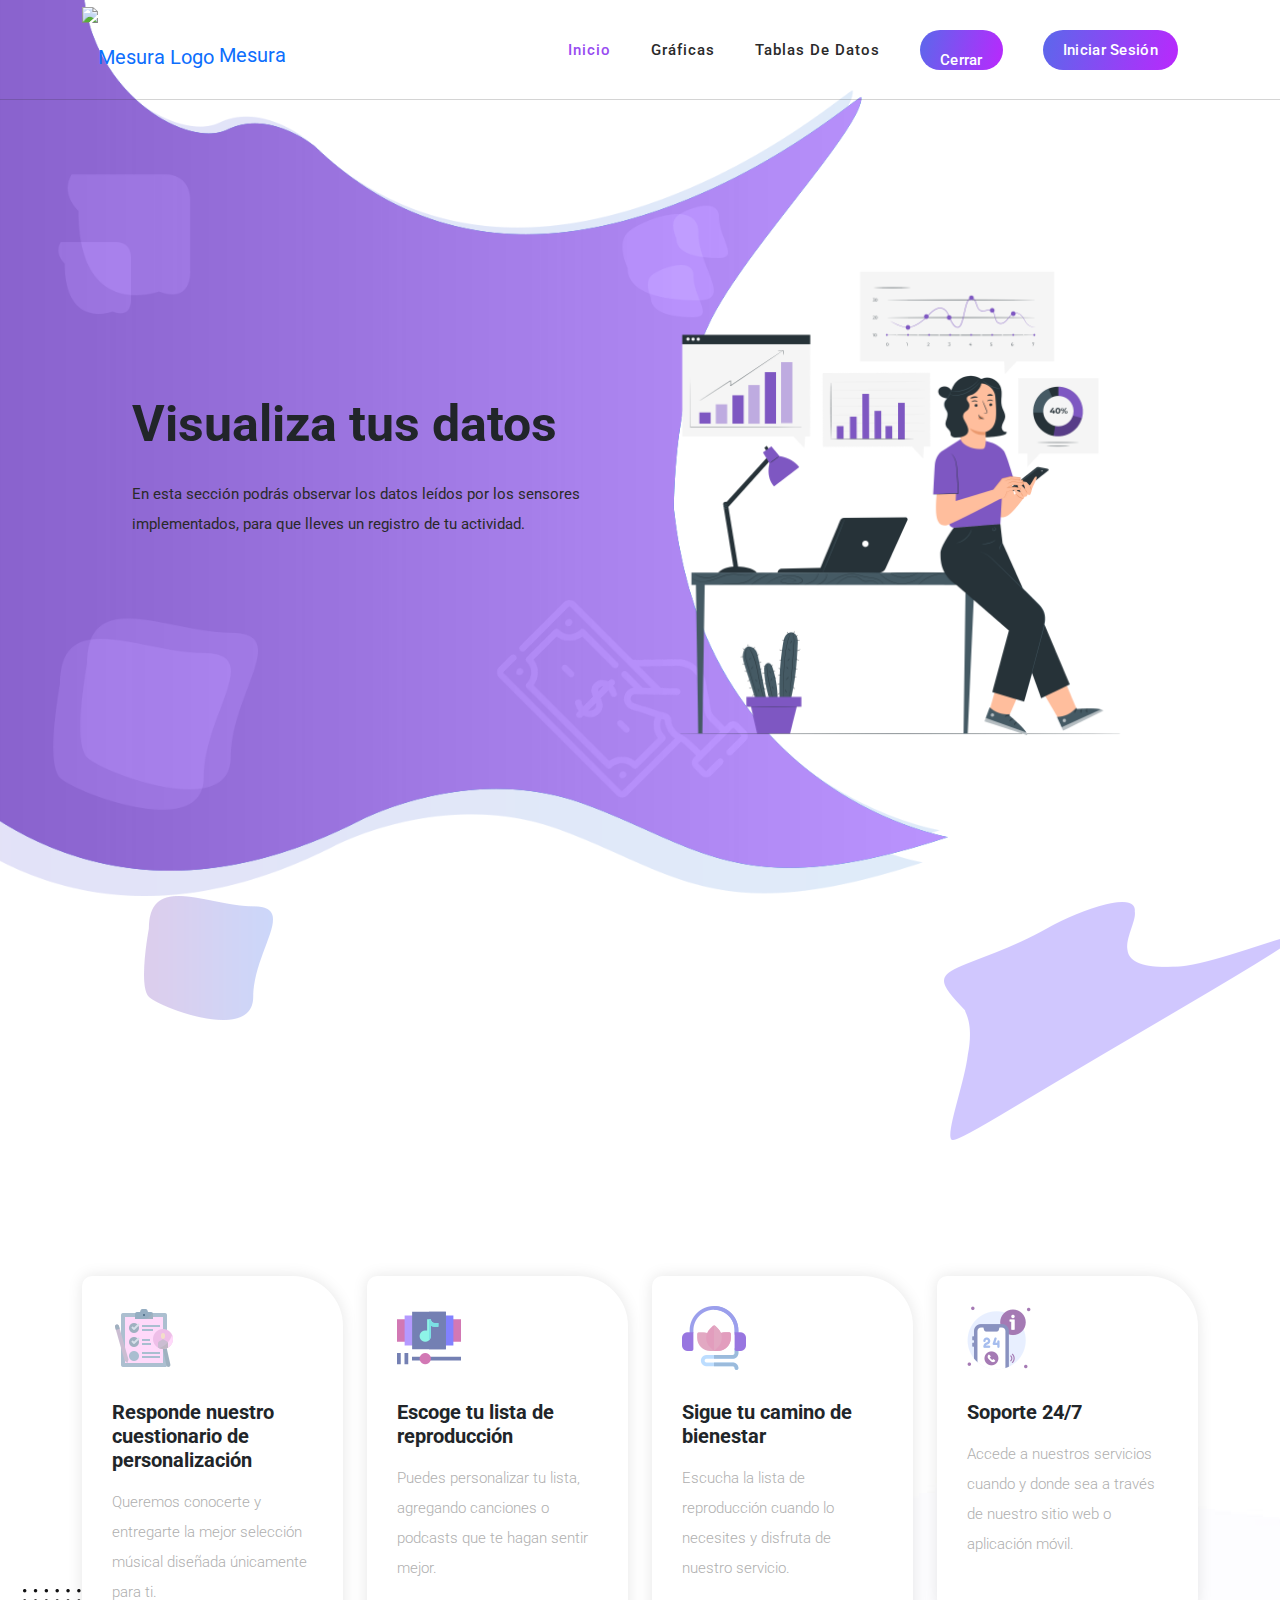
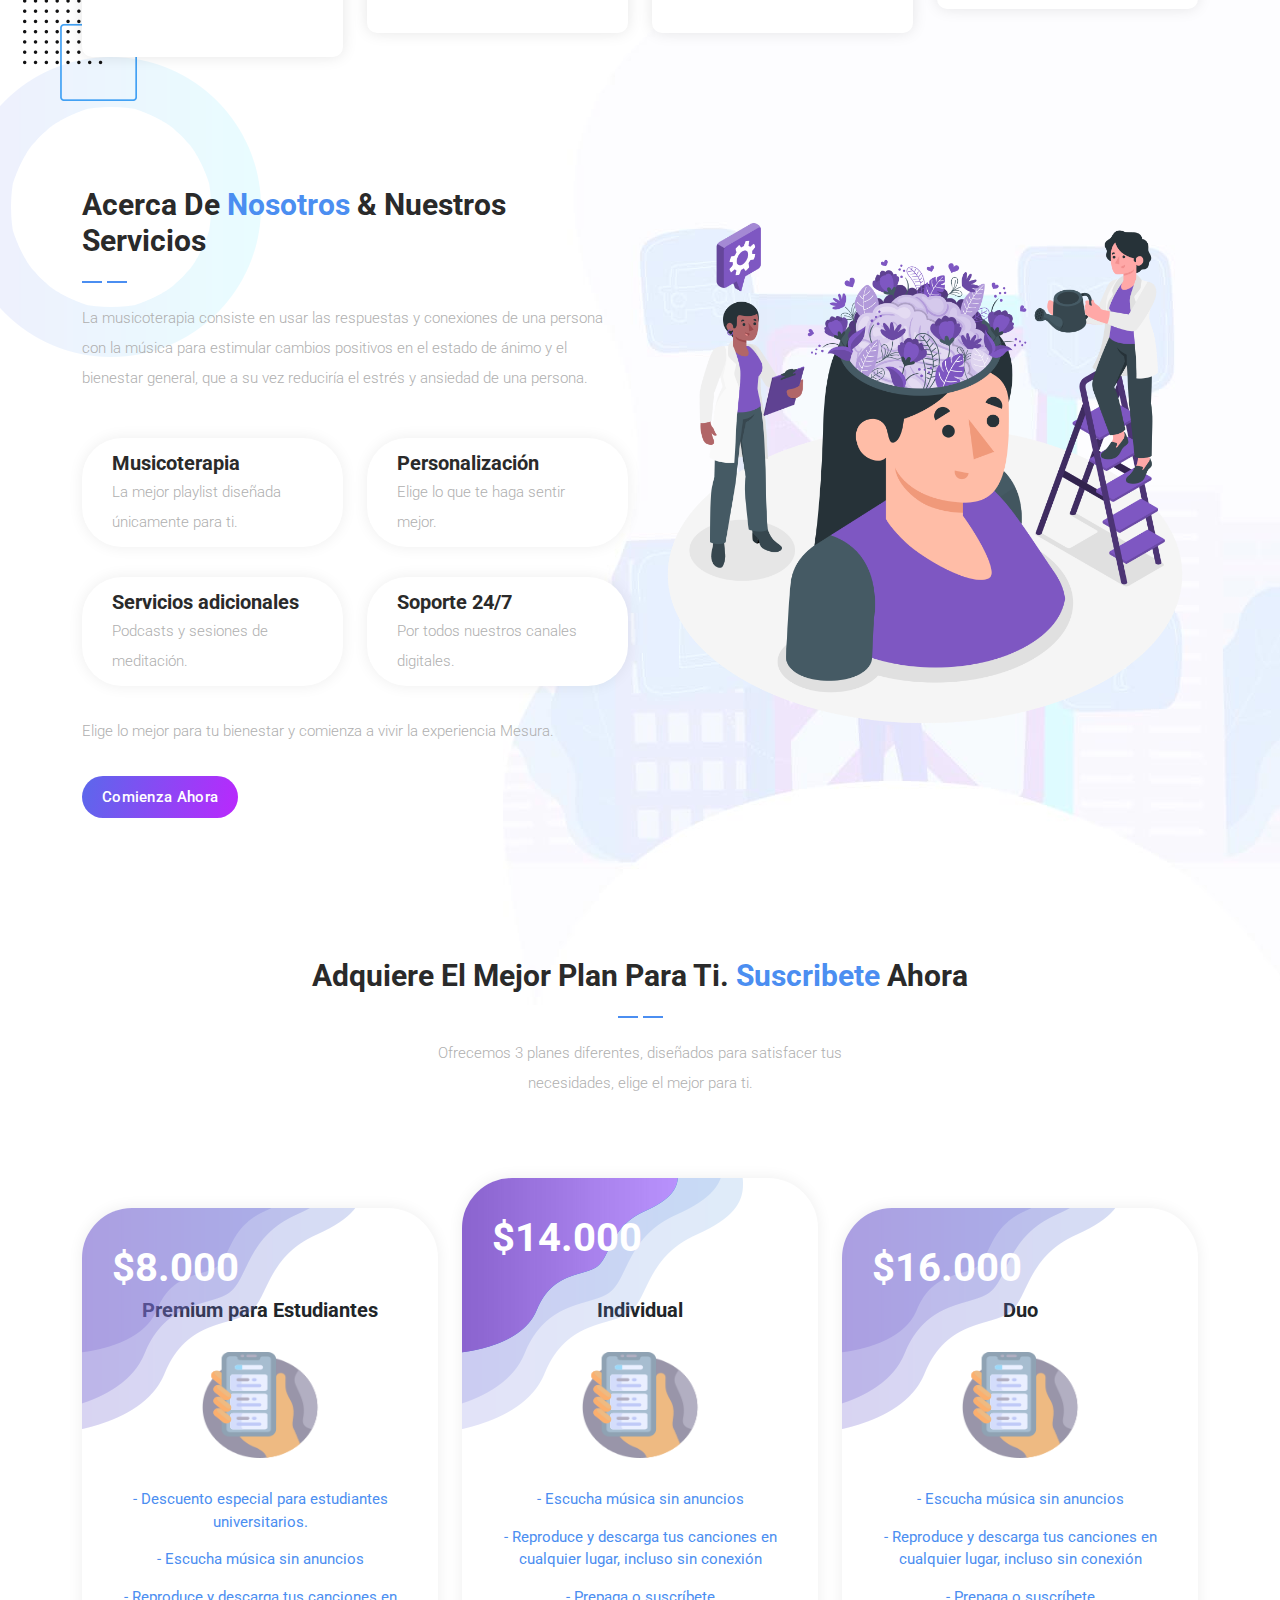
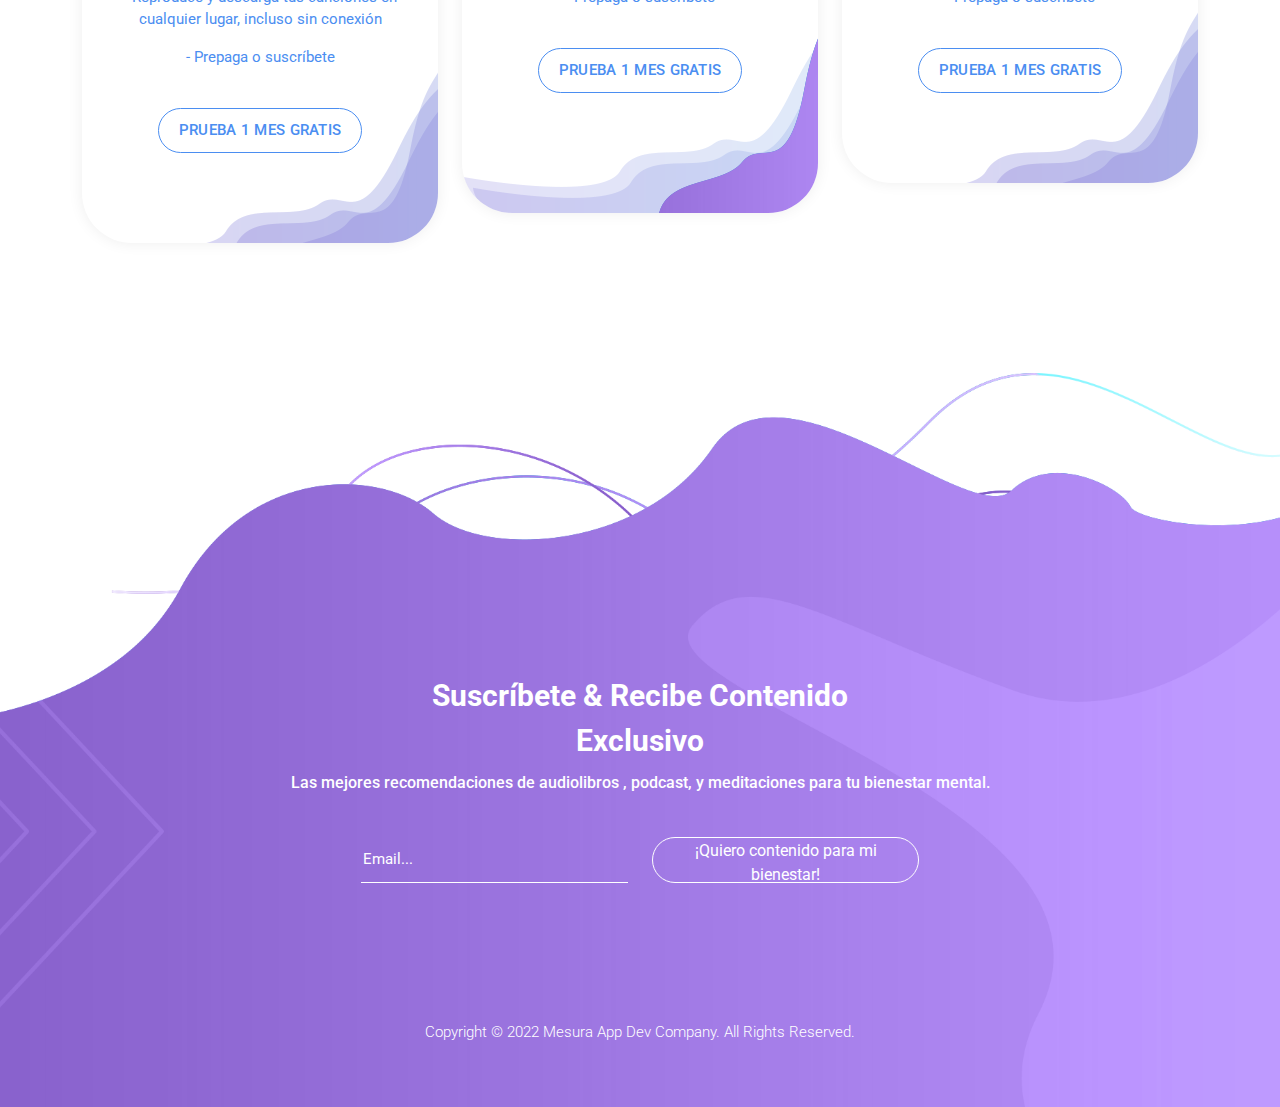
==== templatemo_570_chain_app_dev/templatemo_570_chain_app_dev/dashboard.html @ 917b3312 "img3" ====
<!DOCTYPE html>
<html lang="en">

  <head>

    <meta charset="UTF-8">
    <meta name="viewport" content="width=device-width, initial-scale=1, shrink-to-fit=no">
    <meta name="description" content="">
    <meta name="author" content="">
    <link rel="preconnect" href="https://fonts.googleapis.com">
    <link rel="preconnect" href="https://fonts.gstatic.com" crossorigin>
    <link href="https://fonts.googleapis.com/css2?family=Roboto:wght@100;300;400;500;700;900&display=swap" rel="stylesheet">

    <title> Mesura  </title>

    <!-- Bootstrap core CSS -->
    <link href="vendor/bootstrap/css/bootstrap.min.css" rel="stylesheet">

<!--


-->

    <!-- Additional CSS Files -->
    <link rel="stylesheet" href="https://use.fontawesome.com/releases/v5.8.1/css/all.css" integrity="sha384-50oBUHEmvpQ+1lW4y57PTFmhCaXp0ML5d60M1M7uH2+nqUivzIebhndOJK28anvf" crossorigin="anonymous">
    <link rel="stylesheet" type="text/css" href="https://cdn.jsdelivr.net/npm/toastify-js/src/toastify.min.css">
    <link rel="stylesheet" href="assets/css/templatemo-chain-app-dev.css">
    <link rel="stylesheet" href="assets/css/animated.css">
    <link rel="stylesheet" href="assets/css/owl.css">

    <script src="./assets/js/src/main.js" type="module"></script>

  </head>

<body>

  <!-- ***** Preloader Start ***** -->
  <div id="js-preloader" class="js-preloader">
    <div class="preloader-inner">
      <span class="dot"></span>
      <div class="dots">
        <span></span>
        <span></span>
        <span></span>
      </div>
    </div>
  </div>
  <!-- ***** Preloader End ***** -->

  <!-- ***** Header Area Start ***** -->
  <header class="header-area header-sticky wow slideInDown" data-wow-duration="0.75s" data-wow-delay="0s">
    <div class="container">
      <div class="row">
        <div class="col-12">
          <nav class="main-nav">
            <!-- ***** Logo Start ***** -->
            <a href="index.html" class="logo navbar-brand">
              <img src="assets/images/Logo.png" alt="Mesura Logo"  height="50">
              Mesura
            </a>
            <!-- ***** Logo End ***** -->
            <!-- ***** Menu Start ***** -->
            <ul class="nav">
              <li class="scroll-to-section"><a href="#top" class="active">Inicio</a></li>
              <li class="scroll-to-section"><a href="#services">Gráficas</a></li>
              <li class="scroll-to-section"><a href="#about">Tablas de datos</a></li>
              
              
              <li><div class="gradient-button" id="logged-in"><a href="#modal"id="logout">Cerrar <i class="fa fa-sign-out-alt"></i> </a></div></li> 
              <li><div class="gradient-button" id="logged-out"><a id="modal_trigger" href="#modal"><i class="fa fa-sign-in-alt"></i> Iniciar sesión </a></div></li> 
            </ul>        
            <a class='menu-trigger'>
                <span>Menu</span>
            </a>
            <!-- ***** Menu End ***** -->
          </nav>
        </div>
      </div>
    </div>
  </header>
  <!-- ***** Header Area End ***** -->
  
  <div id="modal" class="popupContainer" style="display:none;">
    <div class="popupHeader">
        <span class="header_title">Iniciar sesion</span>
        <span class="modal_close"><i class="fa fa-times"></i></span>
    </div>

    <section class="popupBody">
        <!-- Social Login -->
        <div class="social_login">
            <div class="">
                <a href="#" class="social_box fb">
                    <span class="icon"><i class="fab fa-facebook"></i></span>
                    <span class="icon_title">Conectar con Facebook</span>

                </a>

                <a href="#" class="social_box google">
                    <span class="icon"><i class="fab fa-google-plus"></i></span>
                    <span class="icon_title">Conectar con Google</span>
                </a>
            </div>

            <div class="centeredText">
                <span>O usa tu direcccion de E-mail</span>
            </div>

            <div class="action_btns">
                <div class="one_half"><a href="#" id="login_form" class="btn">Conectarse</a></div>
                <div class="one_half last"><a href="#" id="register_form" class="btn">Registrarse</a></div>
            </div>
        </div>

        <!-- Username & Password Login form -->
        <div class="user_login">
            <form id = "si">
                <label>Correo / Nombre de usuario</label>
                <input type="text" />
                <br />

                <label>Contraseña</label>
                <input type="password" />
                <br />

                <div class="checkbox">
                    <input id="remember" type="checkbox" />
                    <label for="remember">Recordar este dispositivo</label>
                </div>

                <div class="action_btns">
                    <div class="one_half"><a href="#" class="btn back_btn"><i class="fa fa-angle-double-left"></i> Volver</a></div>
                    <div class="one_half last"><a href="#" class="btn btn_red">Conectar</a></div>
                </div>
            </form>

        </div>

        <!-- Register Form -->
        <div class="user_register">
            <form id="signup-form">
                <label>Nombre completo</label>
                <input type="text" />
                <br />

                <label>Direcccion E-mail</label>
                <input type="email" id="signup-email" placeholder="Correo" required />
                <br />

                <label>Contraseña</label>
                <input type="password" id="signup-password" placeholder="Contraseña" required />
                <br />

                <div class="checkbox">
                    <input id="send_updates" type="checkbox" />
                    <label for="send_updates">Actualizaciones por correo</label>
                </div>

                <div class="action_btns">
                    <div class="one_half"><a href="#" class="btn back_btn"><i class="fa fa-angle-double-left"></i> Volver</a></div>
                    <div class="one_half last"><button id="pruebaButton" type="submit" class="btn btn_red">Registrarse</button></div>
                </div>
            </form>
        </div>
    </section>
</div>

  <div class="main-banner wow fadeIn" id="top" data-wow-duration="1s" data-wow-delay="0.5s">
    <div class="container">
      <div class="row">
        <div class="col-lg-12">
          <div class="row">
            <div class="col-lg-6 align-self-center">
              <div class="left-content show-up header-text wow fadeInLeft" data-wow-duration="1s" data-wow-delay="1s">
                <div class="row">
                  <div class="col-lg-12">
                    <h2> Visualiza tus datos</h2>
                    <p>En esta sección podrás observar los datos leídos por los sensores implementados, 
                      para que lleves un registro de tu actividad.</p>
                  </div>
                  <div class="col-lg-12">
                    <div class="white-button scroll-to-section">
                  
                    </div>
                  </div>
                </div>
              </div>
            </div>
            <div class="col-lg-6">
              <div class="right-image wow fadeInRight" data-wow-duration="1s" data-wow-delay="0.5s">
                <img src="assets/images/Metrics-pana.png" alt="">
              </div>
            </div>
          </div>
        </div>
      </div>
    </div>
  </div>

  <div id="services" class="services section">
    <div class="container">
      <div class="row">
        <div class="col-lg-8 offset-lg-2">
          <div class="section-heading  wow fadeInDown" data-wow-duration="1s" data-wow-delay="0.5s">
            <h4>Los mejores <em>servicios &amp; beneficios</em> para ti</h4>
            <img src="assets/images/heading-line-dec.png" alt="">
            <p>Mesura está aquí para ti. Para ayudarte a superar cualquier momento de crisis o estrés, ofrecemos algunas
               meditaciones o playlist que puedas escuchar en cualquier momento.<p>
          </div>
        </div>
      </div>
    </div>
    <div class="container">
      <div class="row">
        <div class="col-lg-3">
          <div class="service-item first-service">
            <div class="icon"></div>
            <h4>Responde nuestro cuestionario de personalización</h4>
            <p>Queremos conocerte y  entregarte la mejor selección músical diseñada únicamente para ti.</p>
            <div class="text-button">
    
            </div>
          </div>
        </div>
        <div class="col-lg-3">
          <div class="service-item second-service">
            <div class="icon"></div>
            <h4>Escoge tu lista de reproducción</h4>
            <p>Puedes personalizar tu lista, agregando canciones o podcasts que te hagan sentir mejor.</p>
            <div class="text-button">
             
            </div>
          </div>
        </div>
        <div class="col-lg-3">
          <div class="service-item third-service">
            <div class="icon"></div>
            <h4>Sigue tu camino de bienestar</h4>
            <p>Escucha la lista de reproducción cuando lo necesites y disfruta de nuestro servicio.</p>
            <div class="text-button">
              
            </div>
          </div>
        </div>
        <div class="col-lg-3">
          <div class="service-item fourth-service">
            <div class="icon"></div>
            <h4>Soporte 24/7</h4>
            <p>Accede a nuestros servicios cuando y donde sea a través de nuestro sitio web o aplicación móvil.</p>
            <div class="text-button">
             
            </div>
          </div>
        </div>
      </div>
    </div>
  </div>

  <div id="about" class="about-us section">
    <div class="container">
      <div class="row">
        <div class="col-lg-6 align-self-center">
          <div class="section-heading">
            <h4>Acerca de <em> nosotros </em> &amp; nuestros servicios </h4>
            <img src="assets/images/heading-line-dec.png" alt="">
            <p>La musicoterapia consiste en usar las respuestas y conexiones de una
              persona con la música para estimular cambios positivos en el estado de
              ánimo y el bienestar general, que a su vez reduciría el estrés y ansiedad de
              una persona.</p>
          </div>
          <div class="row">
            <div class="col-lg-6">
              <div class="box-item">
                <h4><a href="#">Musicoterapia</a></h4>
                <p>La mejor playlist diseñada únicamente para ti.</p>
              </div>
            </div>
            <div class="col-lg-6">
              <div class="box-item">
                <h4><a href="#">Personalización </a></h4>
                <p>Elige lo que te haga sentir mejor.</p>
              </div>
            </div>
            <div class="col-lg-6">
              <div class="box-item">
                <h4><a href="#">Servicios adicionales</a></h4>
                <p>Podcasts y sesiones de meditación.</p>
              </div>
            </div>
            <div class="col-lg-6">
              <div class="box-item">
                <h4><a href="#">Soporte 24/7</a></h4>
                <p>Por todos nuestros canales digitales.</p>
              </div>
            </div>
            <div class="col-lg-12">
              <p> Elige lo mejor para tu bienestar y comienza a vivir la experiencia Mesura.</p>
              <div class="gradient-button">
                <a href="#">Comienza ahora </a>
              </div>
            
            </div>
          </div>
        </div>
        <div class="col-lg-6">
          <div class="right-image">
            <img src="assets/images/about-right-dec.png" alt="">
          </div>
        </div>
      </div>
    </div>
  </div>


  <div id="pricing" class="pricing-tables">
    <div class="container">
      <div class="row">
        <div class="col-lg-8 offset-lg-2">
          <div class="section-heading">
            <h4>Adquiere el mejor plan para ti. <em> Suscribete </em> ahora</h4>
            <img src="assets/images/heading-line-dec.png" alt="">
            <p>Ofrecemos 3 planes diferentes, diseñados para satisfacer tus necesidades, elige el mejor para ti.</p>
          </div>
        </div>
        <div class="col-lg-4">
          <div class="pricing-item-regular">
            <span class="price">$8.000</span>
            <h4>Premium para Estudiantes</h4>
            <div class="icon">
              <img src="assets/images/pricing-table-01.png" alt="">
            </div>
            <ul>
              <li>- Descuento especial para estudiantes universitarios.</li>
              <li>- Escucha música sin anuncios</li>
              <li>- Reproduce y descarga tus canciones en cualquier lugar, incluso sin conexión</li>
              <li>- Prepaga o suscríbete </li>
            </ul>
            <div class="border-button">
              <a href="#">PRUEBA 1 MES GRATIS</a>
            </div>
          </div>
        </div>
        <div class="col-lg-4">
          <div class="pricing-item-pro">
            <span class="price">$14.000</span>
            <h4> Individual </h4>
            <div class="icon">
              <img src="assets/images/pricing-table-01.png" alt="">
            </div>
            <ul>
              <li>- Escucha música sin anuncios</li>
              <li>- Reproduce y descarga tus canciones en cualquier lugar, incluso sin conexión</li>
              <li>- Prepaga o suscríbete </li>
            </ul>
            <div class="border-button">
              <a href="#">PRUEBA 1 MES GRATIS</a>
            </div>
          </div>
        </div>
        <div class="col-lg-4">
          <div class="pricing-item-regular">
            <span class="price">$16.000</span>
            <h4>Duo</h4>
            <div class="icon">
              <img src="assets/images/pricing-table-01.png" alt="">
            </div>
            <ul>
              <li>- Escucha música sin anuncios</li>
              <li>- Reproduce y descarga tus canciones en cualquier lugar, incluso sin conexión</li>
              <li>- Prepaga o suscríbete </li>
            </ul>
            <div class="border-button">
              <a href="#">PRUEBA 1 MES GRATIS</a>
            </div>
          </div>
        </div>
      </div>
    </div>
  </div> 

  <footer id="newsletter">
    <div class="container">
      <div class="row">
        <div class="col-lg-8 offset-lg-2">
          <div class="section-heading text-center">
            <h4> Suscríbete &amp; recibe contenido exclusivo </h4>
            <h6 style="color: #ffffff"> Las mejores recomendaciones de audiolibros , podcast, y meditaciones para tu bienestar mental.</h6>
          </div>
          </div>
        </div>
        <div class="col-lg-6 offset-lg-3">
          <form id="search" action="#" method="GET">
            <div class="row">
              <div class="col-lg-6 col-sm-6">
                <fieldset>
                  <input type="address" name="address" class="email" placeholder="Email..." autocomplete="on" required>
                </fieldset>
              </div>
              <div class="col-lg-6 col-sm-6">
                <fieldset>
                  <button type="submit" class="main-button"> ¡Quiero contenido para mi bienestar! <i class="fa fa-angle-right"></i></button>
                </fieldset>
              </div>
            </div>
          </form>
        </div>
      </div>
      <div class="row">

        <div class="col-lg-12">
          <div class="copyright-text">
            <p>Copyright © 2022 Mesura App Dev Company. All Rights Reserved. 
          
          </div>
        </div>
      </div>
    </div>
  </footer>


  <!-- Scripts -->
  <script type="text/javascript" src="https://cdn.jsdelivr.net/npm/toastify-js"></script>
  <script src="vendor/jquery/jquery.min.js"></script>
  <script src="vendor/bootstrap/js/bootstrap.bundle.min.js"></script>
  <script src="assets/js/owl-carousel.js"></script>
  <script src="assets/js/animation.js"></script>
  <script src="assets/js/imagesloaded.js"></script>
  <script src="assets/js/popup.js"></script>
  <script src="assets/js/custom.js"></script>

  
</body>
</html>
---- templatemo_570_chain_app_dev/templatemo_570_chain_app_dev/assets/css/templatemo-chain-app-dev.css ----
/*

TemplateMo 570 Chain App Dev

https://templatemo.com/tm-570-chain-app-dev

*/

/* ---------------------------------------------
Table of contents
------------------------------------------------
01. font & reset css
02. reset
03. global styles
04. header
05. banner
06. features
07. testimonials
08. contact
09. footer
10. preloader
11. search
12. portfolio

--------------------------------------------- */
/* 
---------------------------------------------
font & reset css
--------------------------------------------- 
*/
/* 
---------------------------------------------
reset
--------------------------------------------- 
*/
html, body, div, span, applet, object, iframe, h1, h2, h3, h4, h5, h6, p, blockquote, div
pre, a, abbr, acronym, address, big, cite, code, del, dfn, em, font, img, ins, kbd, q,
s, samp, small, strike, strong, sub, sup, tt, var, b, u, i, center, dl, dt, dd, ol, ul, li,
figure, header, nav, section, article, aside, footer, figcaption {
  margin: 0;
  padding: 0;
  border: 0;
  outline: 0;
}

/* clear fix */
.grid:after {
  content: '';
  display: block;
  clear: both;
}

/* ---- .grid-item ---- */

.grid-sizer,
.grid-item {
  width: 50%;
}

.grid-item {
  float: left;
}

.grid-item img {
  display: block;
  max-width: 100%;
}

.clearfix:after {
  content: ".";
  display: block;
  clear: both;
  visibility: hidden;
  line-height: 0;
  height: 0;
}

.clearfix {
  display: inline-block;
}

html[xmlns] .clearfix {
  display: block;
}

* html .clearfix {
  height: 1%;
}

ul, li {
  padding: 0;
  margin: 0;
  list-style: none;
}

header, nav, section, article, aside, footer, hgroup {
  display: block;
}

* {
  box-sizing: border-box;
}

html, body {
  font-family: 'Roboto', sans-serif;
  font-weight: 400;
  background-color: #fff;
  -ms-text-size-adjust: 100%;
  -webkit-font-smoothing: antialiased;
  -moz-osx-font-smoothing: grayscale;
}

a {
  text-decoration: none !important;
}

h1, h2, h3, h4, h5, h6 {
  margin-top: 0px;
  margin-bottom: 0px;
}

ul {
  margin-bottom: 0px;
}

p {
  font-size: 15px;
  line-height: 30px;
  font-weight: 300;
  color: #afafaf;
}

img {
  width: 100%;
  overflow: hidden;
}

/* 
---------------------------------------------
global styles
--------------------------------------------- 
*/
html,
body {
  background: #fff;
  font-family: 'Roboto', sans-serif;
}

::selection {
  background: #4b8ef1;
  color: #fff !important;
}

::-moz-selection {
  background: #4b8ef1;
  color: #fff !important;
}

@media (max-width: 991px) {
  html, body {
    overflow-x: hidden;
  }
  .mobile-top-fix {
    margin-top: 30px;
    margin-bottom: 0px;
  }
  .mobile-bottom-fix {
    margin-bottom: 30px;
  }
  .mobile-bottom-fix-big {
    margin-bottom: 60px;
  }
}

.section-heading {
  position: relative;
  z-index: 2;
}

.section-heading h4 {
  color: #2a2a2a;
  font-size: 30px;
  font-weight: 700;
  text-transform: capitalize;
  margin-bottom: 10px;
}

.section-heading h4 em {
  font-style: normal;
  color: #4b8ef1;
}

.section-heading img {
  width: 45px;
  height: 2px;
}

.section-heading p {
  margin-top: 10px;
}

.show-up {
  position: relative;
  z-index: 2;
}

.white-button a {
  display: inline-block !important;
  padding: 10px 20px !important;
  color: #4b8ef1 !important;
  text-transform: capitalize;
  font-size: 15px;
  background-color: #fff;
  border-radius: 23px;
  font-weight: 500 !important;
  letter-spacing: 0.3px !important;
  transition: all .5s;
}

.white-button a i {
  margin-left: 5px;
  font-size: 18px;
}

.white-button a:hover {
  background-color: #4b8ef1;
  color: #fff !important;
}

.text-button a {
  font-size: 15px;
}

.text-button a i {
  margin-left: 5px;
  font-size: 14px;
  transition: all .3s;
}

.text-button a:hover i {
  margin-left: 8px;
}

.gradient-button a {
  display: inline-block !important;
  padding: 10px 20px !important;
  color: #fff !important;
  text-transform: capitalize;
  font-size: 15px;
  background: rgb(19,175,240);
  background: linear-gradient(105deg, rgba(91,104,235,1) 0%, rgb(186, 40, 253) 100%);
  border-radius: 23px;
  font-weight: 500 !important;
  letter-spacing: 0.3px !important;
  transition: all .5s;
}

.gradient-button a:hover {
  color: #fff !important;
  background: rgb(19,175,240);
  background: linear-gradient(105deg, rgba(91,104,235,1) 0%, rgba(40,225,253,1) 100%);
}

.border-button a {
  display: inline-block !important;
  padding: 10px 20px !important;
  color: #4b8ef1 !important;
  border: 1px solid #4b8ef1;
  text-transform: capitalize;
  font-size: 15px;
  display: inline-block;
  background-color: #fff;
  border-radius: 23px;
  font-weight: 500 !important;
  letter-spacing: 0.3px !important;
  transition: all .5s;
}

.border-button a:hover {
  background-color: #4b8ef1;
  color: #fff !important;
}


/* 
---------------------------------------------
header
--------------------------------------------- 
*/

.background-header {
  background-color: #fff !important;
  height: 80px!important;
  border-bottom: none !important;
  position: fixed!important;
  top: 0px;
  left: 0px;
  right: 0px;
  box-shadow: 0px 5px 8px rgba(0,0,0,0.03);
}

.background-header .logo,
.background-header .main-nav .nav li a {
  color: #fff;
}

.background-header .main-nav .nav li:hover a {
  color: #4b8ef1;
}

.background-header .nav li a.active {
  position: relative;
  color: #fff;
}

.background-header .nav li a.active:after {
  position: absolute;
  width: 100%;
  height: 1px;
  background-color: #4b8ef1;
  content: '';
  left: 50%;
  bottom: -20px;
  transform: translateX(-50%);
}

.background-header .nav li:last-child a.active:after {
  background-color: transparent;
}

.header-area {
  background-color: transparent;
  border-bottom: 1px solid rgba(42,42,42,0.2);
  position: absolute;
  left: 0px;
  right: 0px;
  z-index: 100;
  height: 100px;
  -webkit-transition: all .5s ease 0s;
  -moz-transition: all .5s ease 0s;
  -o-transition: all .5s ease 0s;
  transition: all .5s ease 0s;
}

.header-area .main-nav {
  min-height: 80px;
  background: transparent;
}

.header-area .main-nav .logo {
  float: left;
  -webkit-transition: all 0.3s ease 0s;
  -moz-transition: all 0.3s ease 0s;
  -o-transition: all 0.3s ease 0s;
  transition: all 0.3s ease 0s;
}

.header-area .main-nav .logo {
    line-height: 100px;
    float: left;
    -webkit-transition: all 0.3s ease 0s;
    -moz-transition: all 0.3s ease 0s;
    -o-transition: all 0.3s ease 0s;
    transition: all 0.3s ease 0s;
}

.background-header .main-nav .logo {
  line-height: 80px;
}

.background-header .main-nav .nav {
  margin-top: 20px !important;
}

.header-area .main-nav .nav {
  float: right;
  margin-top: 30px;
  margin-right: 0px;
  background-color: transparent;
  -webkit-transition: all 0.3s ease 0s;
  -moz-transition: all 0.3s ease 0s;
  -o-transition: all 0.3s ease 0s;
  transition: all 0.3s ease 0s;
  position: relative;
  z-index: 999;
}

.header-area .main-nav .nav li {
  padding-left: 20px;
  padding-right: 20px;
}

.header-area .main-nav .nav li:nth-child(6) {
  padding-right: 0px;
  padding-left: 40px;
}

.header-area .main-nav .nav li:last-child a ,
.background-header .main-nav .nav li:last-child a,
.header-area .main-nav .nav li:nth-child(6) a ,
.background-header .main-nav .nav li:nth-child(6) a {
  padding: 0px 20px !important;
  font-weight: 400;
}

.header-area .main-nav .nav li:last-child a:hover ,
.background-header .main-nav .nav li:last-child a:hover,
.header-area .main-nav .nav li:nth-child(6) a:hover ,
.background-header .main-nav .nav li:nth-child(6) a:hover {
  color: #fff !important;
}

.header-area .main-nav .nav li a {
  display: block;
  font-weight: 500;
  font-size: 15px;
  color: #2a2a2a;
  text-transform: capitalize;
  -webkit-transition: all 0.3s ease 0s;
  -moz-transition: all 0.3s ease 0s;
  -o-transition: all 0.3s ease 0s;
  transition: all 0.3s ease 0s;
  height: 40px;
  line-height: 40px;
  border: transparent;
  letter-spacing: 1px;
}

.header-area .main-nav .nav li:hover a,
.header-area .main-nav .nav li a.active {
  color: #984bf1!important;
}

.header-area .main-nav .nav li:last-child a.active {
  color: #fff !important;
}

.background-header .main-nav .nav li:hover a,
.background-header .main-nav .nav li a.active {
  color: #4b8ef1!important;
  opacity: 1;
}

.header-area .main-nav .nav li.submenu {
  position: relative;
  padding-right: 30px;
}

.header-area .main-nav .nav li.submenu:after {
  font-family: FontAwesome;
  content: "\f107";
  font-size: 12px;
  color: #2a2a2a;
  position: absolute;
  right: 18px;
  top: 12px;
}

.background-header .main-nav .nav li.submenu:after {
  color: #2a2a2a;
}

.header-area .main-nav .nav li.submenu ul {
  position: absolute;
  width: 200px;
  box-shadow: 0 2px 28px 0 rgba(0, 0, 0, 0.06);
  overflow: hidden;
  top: 50px;
  opacity: 0;
  transform: translateY(+2em);
  visibility: hidden;
  z-index: -1;
  transition: all 0.3s ease-in-out 0s, visibility 0s linear 0.3s, z-index 0s linear 0.01s;
}

.header-area .main-nav .nav li.submenu ul li {
  margin-left: 0px;
  padding-left: 0px;
  padding-right: 0px;
}

.header-area .main-nav .nav li.submenu ul li a {
  opacity: 1;
  display: block;
  background: #f7f7f7;
  color: #2a2a2a!important;
  padding-left: 20px;
  height: 40px;
  line-height: 40px;
  -webkit-transition: all 0.3s ease 0s;
  -moz-transition: all 0.3s ease 0s;
  -o-transition: all 0.3s ease 0s;
  transition: all 0.3s ease 0s;
  position: relative;
  font-size: 13px;
  font-weight: 400;
  border-bottom: 1px solid #eee;
}

.header-area .main-nav .nav li.submenu ul li a:hover {
  background: #fff;
  color: #4b8ef1!important;
  padding-left: 25px;
}

.header-area .main-nav .nav li.submenu ul li a:hover:before {
  width: 3px;
}

.header-area .main-nav .nav li.submenu:hover ul {
  visibility: visible;
  opacity: 1;
  z-index: 1;
  transform: translateY(0%);
  transition-delay: 0s, 0s, 0.3s;
}

.header-area .main-nav .menu-trigger {
  cursor: pointer;
  display: block;
  position: absolute;
  top: 33px;
  width: 32px;
  height: 40px;
  text-indent: -9999em;
  z-index: 99;
  right: 40px;
  display: none;
}

.background-header .main-nav .menu-trigger {
  top: 23px;
}

.header-area .main-nav .menu-trigger span,
.header-area .main-nav .menu-trigger span:before,
.header-area .main-nav .menu-trigger span:after {
  -moz-transition: all 0.4s;
  -o-transition: all 0.4s;
  -webkit-transition: all 0.4s;
  transition: all 0.4s;
  background-color: #2a2a2a;
  display: block;
  position: absolute;
  width: 30px;
  height: 2px;
  left: 0;
}

.background-header .main-nav .menu-trigger span,
.background-header .main-nav .menu-trigger span:before,
.background-header .main-nav .menu-trigger span:after {
  background-color: #2a2a2a;
}

.header-area .main-nav .menu-trigger span:before,
.header-area .main-nav .menu-trigger span:after {
  -moz-transition: all 0.4s;
  -o-transition: all 0.4s;
  -webkit-transition: all 0.4s;
  transition: all 0.4s;
  background-color: #2a2a2a;
  display: block;
  position: absolute;
  width: 30px;
  height: 2px;
  left: 0;
  width: 75%;
}

.background-header .main-nav .menu-trigger span:before,
.background-header .main-nav .menu-trigger span:after {
  background-color: #2a2a2a;
}

.header-area .main-nav .menu-trigger span:before,
.header-area .main-nav .menu-trigger span:after {
  content: "";
}

.header-area .main-nav .menu-trigger span {
  top: 16px;
}

.header-area .main-nav .menu-trigger span:before {
  -moz-transform-origin: 33% 100%;
  -ms-transform-origin: 33% 100%;
  -webkit-transform-origin: 33% 100%;
  transform-origin: 33% 100%;
  top: -10px;
  z-index: 10;
}

.header-area .main-nav .menu-trigger span:after {
  -moz-transform-origin: 33% 0;
  -ms-transform-origin: 33% 0;
  -webkit-transform-origin: 33% 0;
  transform-origin: 33% 0;
  top: 10px;
}

.header-area .main-nav .menu-trigger.active span,
.header-area .main-nav .menu-trigger.active span:before,
.header-area .main-nav .menu-trigger.active span:after {
  background-color: transparent;
  width: 100%;
}

.header-area .main-nav .menu-trigger.active span:before {
  -moz-transform: translateY(6px) translateX(1px) rotate(45deg);
  -ms-transform: translateY(6px) translateX(1px) rotate(45deg);
  -webkit-transform: translateY(6px) translateX(1px) rotate(45deg);
  transform: translateY(6px) translateX(1px) rotate(45deg);
  background-color: #2a2a2a;
}

.background-header .main-nav .menu-trigger.active span:before {
  background-color: #2a2a2a;
}

.header-area .main-nav .menu-trigger.active span:after {
  -moz-transform: translateY(-6px) translateX(1px) rotate(-45deg);
  -ms-transform: translateY(-6px) translateX(1px) rotate(-45deg);
  -webkit-transform: translateY(-6px) translateX(1px) rotate(-45deg);
  transform: translateY(-6px) translateX(1px) rotate(-45deg);
  background-color: #2a2a2a;
}

.background-header .main-nav .menu-trigger.active span:after {
  background-color: #2a2a2a;
}

.header-area.header-sticky {
  min-height: 80px;
}

.header-area .nav {
  margin-top: 30px;
}

.header-area.header-sticky .nav li a.active {
  color: #4b8ef1;
}

@media (max-width: 1200px) {
  .header-area .main-nav .nav li {
    padding-left: 12px;
    padding-right: 12px;
  }
  .header-area .main-nav:before {
    display: none;
  }
}

@media (max-width: 992px) {
  .header-area .main-nav .nav li:last-child  ,
  .background-header .main-nav .nav li:last-child {
    color: #069;
  }
  .header-area .main-nav .nav li:nth-child(6),
  .background-header .main-nav .nav li:nth-child(6) {
    padding-right: 0px;
  }
  .background-header .nav li a.active:after {
    display: none;
  }
}

@media (max-width: 767px) {
  .pre-header ul.info li:last-child,
  .pre-header ul.info li:nth-child(6) {
    display: none!important;
  }
  .background-header .main-nav .nav {
    margin-top: 80px !important;
  }
  .header-area .main-nav .logo {
    color: #1e1e1e;
  }
  .header-area.header-sticky .nav li a:hover,
  .header-area.header-sticky .nav li a.active {
    color: #4b8ef1!important;
    opacity: 1;
  }
  .header-area.header-sticky .nav li.search-icon a {
    width: 100%;
  }
  .header-area {
    background-color: #fff;
    padding: 0px 15px;
    height: 100px;
    box-shadow: none;
    text-align: center;
    box-shadow: 0px 5px 8px rgba(0,0,0,0.03);
  }
  .header-area .container {
    padding: 0px;
  }
  .header-area .logo {
    margin-left: 30px;
  }
  .header-area .menu-trigger {
    display: block !important;
  }
  .header-area .main-nav {
    overflow: hidden;
  }
  .header-area .main-nav .nav {
    float: none;
    width: 100%;
    display: none;
    -webkit-transition: all 0s ease 0s;
    -moz-transition: all 0s ease 0s;
    -o-transition: all 0s ease 0s;
    transition: all 0s ease 0s;
    margin-left: 0px;
  }
  .background-header .nav {
    margin-top: 80px;
  }
  .header-area .main-nav .nav li:first-child {
    border-top: 1px solid #eee;
  }
  .header-area.header-sticky .nav {
    margin-top: 100px;
  }
  .header-area .main-nav .nav li {
    width: 100%;
    background: #fff;
    border-bottom: 1px solid #e7e7e7;
    padding-left: 0px !important;
    padding-right: 0px !important;
  }
  .header-area .main-nav .nav li a {
    height: 50px !important;
    line-height: 50px !important;
    padding: 0px !important;
    border: none !important;
    background: #f7f7f7 !important;
    color: #191a20 !important;
  }
  .header-area .main-nav .nav li a:hover {
    background: #eee !important;
    color: #4b8ef1!important;
  }
  .header-area .main-nav .nav li.submenu ul {
    position: relative;
    visibility: inherit;
    opacity: 1;
    z-index: 1;
    transform: translateY(0%);
    transition-delay: 0s, 0s, 0.3s;
    top: 0px;
    width: 100%;
    box-shadow: none;
    height: 0px;
  }
  .header-area .main-nav .nav li.submenu ul li a {
    font-size: 12px;
    font-weight: 400;
  }
  .header-area .main-nav .nav li.submenu ul li a:hover:before {
    width: 0px;
  }
  .header-area .main-nav .nav li.submenu ul.active {
    height: auto !important;
  }
  .header-area .main-nav .nav li.submenu:after {
    color: #3B566E;
    right: 25px;
    font-size: 14px;
    top: 15px;
  }
  .header-area .main-nav .nav li.submenu:hover ul, .header-area .main-nav .nav li.submenu:focus ul {
    height: 0px;
  }
}

@media (min-width: 767px) {
  .header-area .main-nav .nav {
    display: flex !important;
  }
}

/* 
---------------------------------------------
preloader
--------------------------------------------- 
*/

.js-preloader {
    position: fixed;
    top: 0;
    left: 0;
    right: 0;
    bottom: 0;
    background-color: #fff;
    display: -webkit-box;
    display: flex;
    -webkit-box-align: center;
    align-items: center;
    -webkit-box-pack: center;
    justify-content: center;
    opacity: 1;
    visibility: visible;
    z-index: 9999;
    -webkit-transition: opacity 0.25s ease;
    transition: opacity 0.25s ease;
}

.js-preloader.loaded {
    opacity: 0;
    visibility: hidden;
    pointer-events: none;
}

@-webkit-keyframes dot {
    50% {
        -webkit-transform: translateX(96px);
        transform: translateX(96px);
    }
}

@keyframes dot {
    50% {
        -webkit-transform: translateX(96px);
        transform: translateX(96px);
    }
}

@-webkit-keyframes dots {
    50% {
        -webkit-transform: translateX(-31px);
        transform: translateX(-31px);
    }
}

@keyframes dots {
    50% {
        -webkit-transform: translateX(-31px);
        transform: translateX(-31px);
    }
}

.preloader-inner {
    position: relative;
    width: 142px;
    height: 40px;
    background: #fff;
}

.preloader-inner .dot {
    position: absolute;
    width: 16px;
    height: 16px;
    top: 12px;
    left: 15px;
    background: #4b8ef1;
    border-radius: 50%;
    -webkit-transform: translateX(0);
    transform: translateX(0);
    -webkit-animation: dot 2.8s infinite;
    animation: dot 2.8s infinite;
}

.preloader-inner .dots {
    -webkit-transform: translateX(0);
    transform: translateX(0);
    margin-top: 12px;
    margin-left: 31px;
    -webkit-animation: dots 2.8s infinite;
    animation: dots 2.8s infinite;
}

.preloader-inner .dots span {
    display: block;
    float: left;
    width: 16px;
    height: 16px;
    margin-left: 16px;
    background: #4b8ef1;
    border-radius: 50%;
}



/* 
---------------------------------------------
Banner Style
--------------------------------------------- 
*/

.main-banner {
  background-repeat: no-repeat;
  background-position: center center;
  background-size: cover;
  padding: 250px 120px 150px 120px;
  position: relative;
  overflow: hidden;
}

.main-banner:after {
  content: '';
  background-image: url(../images/slider-left-dec.png);
  background-repeat: no-repeat;
  background-size: contain;
  position: absolute;
  left: 0px;
  top: 0px;
  width: 100%;
  height: 100%;
  z-index: 1;
}

.main-banner .left-content {
  margin-right: 15px;
}

.main-banner .left-content h2 {
  z-index: 2;
  position: relative;
  font-weight: 700;
  line-height: 70px;
  font-size: 50px;
  margin-bottom: 20px;
}

.main-banner .left-content p {
  margin-bottom: 45px;
  color: #2a2a2a;
  font-weight: 400;
}

.main-banner .left-content .first-button {
  margin-right: 15px;
}

.main-banner .left-content .white-button {
  display: inline-block;
}

.main-banner .right-image {
  text-align: center;
  position: relative;
  z-index: 20;
}

.main-banner .right-image img {
  max-width: 710px;
}

.main-banner .left-content .white-button a {
  background-color: #4b8ef1;
  color: #fff !important;
}

/* 
---------------------------------------------
Services Style
--------------------------------------------- 
*/

.services {
  padding-top: 130px;
  position: relative;
}

.services  .section-heading p {
  margin-top: 10px;
  margin-left: 18%;
  margin-right: 18%;
}

.services .container-fluid {
  padding-left: 65px;
  padding-right: 65px;
}

.services:after {
  content: '';
  background-image: url(../images/services-left-dec.png);
  background-repeat: no-repeat;
  position: absolute;
  left: 0;
  bottom: -300px;
  width: 261px;
  height: 368px;
  z-index: 0;
}

.services:before {
  content: '';
  background-image: url(../images/services-right-dec.png);
  background-repeat: no-repeat;
  position: absolute;
  right: 0;
  top: 0;
  width: 1136px;
  height: 244px;
  z-index: 0;
}

.services .section-heading {
  text-align: center;
  margin-bottom: 80px;
}

.services .section-heading .line-dec {
  margin: 0 auto;
}

.service-item {
  position: relative;
  z-index: 1;
  padding: 30px;
  box-shadow: 0px 0px 15px rgba(0,0,0,0.1);
  background-color: #fff;
  border-radius: 10px;
  border-top-right-radius: 50px;
  transition: all .3s;
}

.service-item .icon {
  margin-left: 0px;
  margin-bottom: 30px;
  background-repeat: no-repeat;
  width: 64px;
  height: 64px;
  transition: all .3s;
}

.service-item h4 {
  transition: all .3s;
  font-size: 20px;
  font-weight: 700;
  margin-bottom: 15px;
}

.service-item p {
  transition: all .3s;
  font-size: 15px;
  margin-bottom: 20px;
}

.service-item:hover h4,
.service-item:hover p,
.service-item:hover .text-button a {
  color: #fff;
}

.first-service .icon {
  background-image: url(../images/service-icon-01.png);
}

.first-service:hover .icon {
  background-image: url(../images/service-icon-hover-01.png);
}

.second-service .icon {
  background-image: url(../images/service-icon-02.png);
}

.second-service:hover .icon {
  background-image: url(../images/service-icon-hover-02.png);
}


.third-service .icon {
  background-image: url(../images/service-icon-03.png);
}

.third-service:hover .icon {
  background-image: url(../images/service-icon-hover-03.png);
}

.fourth-service .icon {
  background-image: url(../images/service-icon-04.png);
}

.fourth-service:hover .icon {
  background-image: url(../images/service-icon-hover-04.png);
}

.service-item:hover {
  background-image: url(../images/service-bg.jpg);
  background-position: right top;
  background-repeat: no-repeat;
  background-size: cover;
}



/*
---------------------------------------------
About Us
---------------------------------------------
*/

.about-us {
  padding-top: 130px;
  position: relative;
}

.about-us .section-heading {
  margin-bottom: 45px;
}

.about-us .section-heading,
.about-us .box-item,
.about-us p,
.about-us .box-item .gradient-button,
.about-us .box-item span {
  position: relative;
  z-index: 1;
}

.about-us .box-item {
  box-shadow: 0px 0px 15px rgba(0,0,0,0.07);
  padding: 10px 30px;
  background-color: #fff;
  border-radius: 40px;
  margin-bottom: 30px;
}

.about-us .box-item h4 a {
  font-size: 20px;
  font-weight: 700;
  margin-top: 8px;
  color: #2a2a2a;
  transition: all .3s;
}

.about-us .box-item p {
  margin-bottom: 0px;
}

.about-us .box-item:hover h4 a {
  color: #4b8ef1;
}

.about-us .gradient-button {
  margin-top: 30px;
  margin-bottom: 10px;
}

.about-us span {
  font-size: 14px;
  color: #7a7a7a;
}

.about-us .right-image {
  position: relative;
  z-index: 1;
}

.about-us:after {
  background-image: url(../images/about-bg.jpg);
  width: 777px;
  height: 1132px;
  content: '';
  position: absolute;
  background-repeat: no-repeat;
  right: 0;
  top: 50%;
  transform: translateY(-50%);
  z-index: 0;
}



/* 
---------------------------------------------
The Clients
---------------------------------------------
*/

.the-clients {
  margin-top: 130px;
}

.the-clients  .section-heading {
  text-align: center;
  margin-bottom: 80px;
}

.the-clients  .section-heading p {
  margin-top: 10px;
  margin-left: 18%;
  margin-right: 18%;
}

.the-clients .naccs {
  position: relative;
}

.menu .thumb h4 {
  margin-bottom: 0px;
  font-size: 20px;
  color: #2a2a2a;
}

.menu .thumb span.date {
  display: inline-block;
  margin-top: 0px;
  color: #afafaf;
}

.menu .thumb span.category,
.menu .thumb span.rating {
  font-weight: 700;
  color: #afafaf;
}

.menu .thumb i {
  color: #afafaf;
}

.the-clients .naccs .menu div {
  color: #fff;
  font-size: 15px;
  margin-bottom: 15px;
  margin-top: 15px;
  text-align: left;
  padding: 0px 15px;
  cursor: pointer;
  position: relative;
  transition: 1s all cubic-bezier(0.075, 0.82, 0.165, 1);
}

.the-clients .naccs .menu div.active h4,
.the-clients .naccs .menu div.active i,
.the-clients .naccs .menu div.active span.rating,
.the-clients .naccs .menu div.active .thumb {
  color: #4b8ef1;
}

.the-clients ul.nacc {
  position: relative;
  min-height: 100%;
  list-style: none;
  margin: 0;
  padding: 0;
  transition: 0.5s all cubic-bezier(0.075, 0.82, 0.165, 1);
}

.the-clients ul.nacc li {
  opacity: 0;
  transform: translateX(-50px);
  position: absolute;
  list-style: none;
  transition: 1s all cubic-bezier(0.075, 0.82, 0.165, 1);
}

.the-clients ul.nacc li.active {
  transition-delay: 0.3s;
  position: relative;
  z-index: 2;
  opacity: 1;
  transform: translateX(0px);
}

.the-clients ul.nacc li {
  width: 100%;
}

.the-clients .nacc .thumb .client-content img {
  width: 76px;
  height: 62px;
}

.the-clients .nacc .thumb .client-content {
  padding: 60px 30px;
  background-image: url(../images/client-bg.png);
  background-size: cover;
  border-radius: 50px;
  width: 100%;
  height: auto;
  background-repeat: no-repeat;
}

.the-clients .nacc .thumb .client-content p {
  color: #fff;
  font-weight: 500;
  font-size: 16px;
  font-style: italic;
  margin-top: 30px;
}

.the-clients .nacc .thumb .down-content {
  margin-top: 30px;
}

.the-clients .nacc .thumb .down-content img {
  width: 170px;
  height: 170px;
  border-radius: 50%;
  display: inline;
}

.the-clients .nacc .thumb .down-content .right-content {
  display: inline-block;
  margin-left: 20px;
}

.the-clients .nacc .thumb .down-content .right-content h4 {
  font-size: 20px;
  font-weight: 700;
  margin-bottom: 15px;
}

.the-clients .nacc .thumb .down-content .right-content span {
  color: #2a2a2a;
}


/* 
---------------------------------------------
The Clients
---------------------------------------------
*/

.pricing-tables {
  padding-top: 130px;
}

.pricing-tables  .section-heading {
  text-align: center;
  margin-bottom: 80px;
}

.pricing-tables  .section-heading p {
  margin-top: 10px;
  margin-left: 18%;
  margin-right: 18%;
}

.pricing-item-regular {
  margin-top: 30px;
  box-shadow: 0px 0px 15px rgba(0,0,0,0.07);
  border-radius: 50px;
  padding: 90px 30px;
  text-align: center;
  position: relative;
  z-index: 1;
  overflow: hidden;
}

.pricing-item-regular:before {
  position: absolute;
  top: 0;
  left: 0;
  background-image: url(../images/regular-table-top.png);
  z-index: 0;
  content: '';
  width: 274px;
  height: 221px;
}

.pricing-item-regular:after {
  position: absolute;
  bottom: 0;
  right: 0;
  background-image: url(../images/regular-table-bottom.png);
  z-index: 0;
  content: '';
  width: 370px;
  height: 171px;
}

.pricing-item-regular span.price {
  font-size: 40px;
  color: #fff;
  position: absolute;
  font-weight: 700;
  z-index: 1;
  left: 30px;
  top: 30px;
}

.pricing-item-regular h4 {
  font-size: 20px;
  font-weight: 700;
  margin-bottom: 30px;
}

.pricing-item-regular .icon img {
  width: 120px;
  height: 106px;
  margin-bottom: 30px;
}

.pricing-item-regular ul li {
  color: #4b8ef1;
  font-size: 15px;
  margin-bottom: 15px;
}

.pricing-item-regular ul li:last-child {
  margin-bottom: 0px;
}

.pricing-item-regular ul li.non-function {
  color: #afafaf;
  text-decoration: line-through;
}

.pricing-item-regular .border-button {
  position: relative;
  z-index: 1;
  margin-top: 40px;
}

.pricing-item-pro {
  box-shadow: 0px 0px 15px rgba(0,0,0,0.07);
  border-radius: 50px;
  padding: 120px 30px;
  text-align: center;
  position: relative;
  z-index: 1;
  overflow: hidden;
}

.pricing-item-pro:before {
  position: absolute;
  top: 0;
  left: 0;
  background-image: url(../images/pro-table-top.png);
  z-index: 0;
  content: '';
  width: 281px;
  height: 251px;
}

.pricing-item-pro:after {
  position: absolute;
  bottom: 0;
  right: 0;
  background-repeat: no-repeat;
  background-size: cover;
  background-image: url(../images/pro-table-bottom.png);
  z-index: 0;
  content: '';
  width: 100%;
  height: 201px;
}

.pricing-item-pro span.price {
  font-size: 40px;
  color: #fff;
  position: absolute;
  font-weight: 700;
  z-index: 1;
  left: 30px;
  top: 30px;
}

.pricing-item-pro h4 {
  font-size: 20px;
  font-weight: 700;
  margin-bottom: 30px;
}

.pricing-item-pro .icon img {
  width: 120px;
  height: 106px;
  margin-bottom: 30px;
}

.pricing-item-pro ul li {
  color: #4b8ef1;
  font-size: 15px;
  margin-bottom: 15px;
}

.pricing-item-pro ul li:last-child {
  margin-bottom: 0px;
}

.pricing-item-pro ul li.non-function {
  color: #afafaf;
  text-decoration: line-through;
}

.pricing-item-pro .border-button {
  position: relative;
  z-index: 1;
  margin-top: 40px;
}




/* 
---------------------------------------------
Free Quote
--------------------------------------------- 
*/

.free-quote {
  background-image: url(../images/quote-bg.jpg);
  background-repeat: no-repeat;
  background-position: center center;
  background-size: cover;
  padding: 120px 0px;
  text-align: center;
  position: relative;
  z-index: 2;
  margin-top: 130px;
}

.free-quote .section-heading {
  margin-bottom: 60px;
}

.free-quote .section-heading h6,
.free-quote .section-heading h4 {
  color: #fff;
}

.free-quote .section-heading .line-dec {
  margin: 0 auto;
  background-color: #fff;
}

.free-quote form {
  background-color: #fff;
  display: inline-block;
  width: 100%;
  min-height: 80px;
  border-radius: 40px;
  position: relative;
  z-index: 1;
}

.free-quote form input {
  width: 100%;
  margin-top: 20px;
  margin-left: 30px;
  color: #afafaf;
  font-weight: 400;
  font-size: 15px;
  height: 40px;
  background-color: transparent;
  border-bottom: 1px solid #eee;
  border-top: none;
  border-left: none;
  border-right: none;
  position: relative;
  z-index: 2;
  outline: none;
}

.free-quote form button {
  width: 100%;
  height: 80px;
  border-top-right-radius: 40px;
  border-bottom-right-radius: 40px;
  outline: none;
  border: none;
  margin-left: 30px;
  background-color: #726ae3;
  font-size: 15px;
  color: #fff;
}


/* 
---------------------------------------------
Footer Style
--------------------------------------------- 
*/

footer {
  background-image: url(../images/footer-bg.png);
  background-position: center top;
  background-repeat: no-repeat;
  background-size: cover;
  margin-top: 130px;
  padding-top: 300px;
  padding-bottom: 60px;
}

footer .section-heading {
  margin-bottom: 45px;
}

footer .section-heading h4 {
  line-height: 45px;
  color: #fff;
  margin-left: 13%;
  margin-right: 13%;
  text-align: center;
}

footer #search {
  margin-bottom: 80px;
}

footer #search input::placeholder {
  color: #fff;
}

footer #search input {
  font-size: 15px;
  color: #fff;
  outline: none;
  height: 46px;
  border: none;
  background-color: transparent;
  border-bottom: 1px solid #fff;
  width: 100%;
}

footer #search button {
  height: 46px;
  border-radius: 23px;
  border: 1px solid #fff;
  background-color: transparent;
  color: #fff;
  width: 100%;
  transition: all .5s;
}

footer #search button:hover {
  background-color: #fff;
  color: #4b8ef1;
}

.footer-widget .logo img {
  max-width: 96px;
  margin-bottom: 30px;
}

.footer-widget h4 {
  font-size: 20px;
  color: #fff;
  font-weight: 700;
  margin-bottom: 30px;
}

.footer-widget p {
  margin-bottom: 15px;
}

.footer-widget p,
.footer-widget p a {
  color: #fff;
}

.footer-widget ul {
  display: inline;
  max-width: 40%;
  float: left;
  margin-right: 10%;
}

.footer-widget ul li {
  margin-bottom: 10px;
}

.footer-widget ul li:last-child {
  margin-bottom: 0px;
}

.footer-widget ul li a {
  font-size: 15px;
  color: #fff;
  transition: all .3s;;
}

.footer-widget a:hover {
  opacity: 0.75;
}

footer .copyright-text p {
  text-align: center;
  margin-top: 50px;
  margin-bottom: 0px;
  color: #fff;
}

footer p a {
  color: #fff;
  transition: all .5s;
}

footer p a:hover {
  opacity: 0.75;
  color: #fff;
}


/*
---------------------------------------------
PopUp
---------------------------------------------
*/

#lean_overlay {
  position: fixed;
  z-index: 100;
  top: 0px;
  left: 0px;
  height: 100%;
  width: 100%;
  background: #000;
  display: none;
}

.popupContainer {
  position: absolute;
  width: 330px;
  height: auto;
  left: 45%;
  top: 60px;
  background: #FFF;
}

.btn {
  padding: 10px 20px;
  background: #4b8ef1;
  color: #fff;
  transition: all .3s;
}

.btn_red {
  background: #4b8ef1;
  color: #FFF;
}

.btn:hover {
  background: #E4E4E2;
}

.btn_red:hover {
  color: #2a2a2a;
  background: #E4E4E2;
}

a.btn {
  color: #fff;
  text-align: center;
  text-decoration: none;
}

a.btn_red {
  color: #FFF;
}

.one_half {
  width: 50%;
  display: block;
  float: left;
}

.one_half.last {
  width: 45%;
  margin-left: 5%;
}
/* Popup Styles*/

.popupHeader {
  font-size: 16px;
  text-transform: uppercase;
}

.popupHeader {
  background: #F4F4F2;
  position: relative;
  padding: 10px 20px;
  border-bottom: 1px solid #DDD;
  font-weight: bold;
}

.popupHeader .modal_close {
  position: absolute;
  right: 0;
  top: 0;
  padding: 10px 15px;
  background: #4b8ef1;
  cursor: pointer;
  color: #fff;
  font-size: 16px;
}

.popupBody {
  padding: 20px;
}

.social_login .social_box {
  display: block;
  clear: both;
  padding: 10px;
  margin-bottom: 10px;
  background: #F4F4F2;
  overflow: hidden;
}

.social_login .icon {
  display: inline-block;
  
  padding: 5px 10px;
  margin-right: 10px;
  float: left;
  color: #FFF;
  font-size: 16px;
  text-align: center;
}

.social_login .fb .icon {
  background: #3B5998;
}

.social_login .google .icon {
  background: #DD4B39;
}

.social_login .icon_title {
  display: block;
  padding: 5px 0;
  float: left;
  font-weight: bold;
  font-size: 16px;
  color: #777;
}

.social_login .social_box:hover {
  background: #E4E4E2;
}

.centeredText {
  color: #afafaf;
  text-align: center;
  margin: 20px 0;
  clear: both;
  overflow: hidden;
  text-transform: capitalize;
}

.user_login label {
  color: #afafaf;
}

.action_btns {
  clear: both;
  overflow: hidden;
}

.action_btns a {
  display: block;
}
/* User Login Form */

.user_login {
  display: none;
}

.user_login label {
  display: block;
  margin-bottom: 5px;
}

.user_login input[type="text"],
.user_login input[type="email"],
.user_login input[type="password"] {
  display: block;
  width: 90%;
  padding: 10px;
  border: 1px solid #DDD;
  color: #666;
}

.user_login input[type="checkbox"] {
  float: left;
  margin-right: 10px;
  width: 22px;
  height: 22px;
}

.user_login input[type="checkbox"]+label {
  float: left;
}

.user_login .checkbox {
  margin-bottom: 10px;
  clear: both;
  overflow: hidden;
}

.forgot_password {
  display: block;
  margin: 20px 0 10px;
  clear: both;
  overflow: hidden;
  text-decoration: none;
  color: #4b8ef1;
  transition: all .3s;
}
/* User Register Form */

.user_register {
  display: none;
}

.user_register label {
  color: #afafaf;
  display: block;
  margin-bottom: 5px;
}

.user_register input[type="text"],
.user_register input[type="email"],
.user_register input[type="password"] {
  display: block;
  width: 100%;
  padding: 10px;
  border: 1px solid #DDD;
  color: #666;
}

.user_register input[type="checkbox"] {
  width: 22px;
  height: 22px;
  float: left;
  margin-right: 8px;
}

.user_register input[type="checkbox"]+label {
  float: left;
  color: #afafaf;
}

.user_register .checkbox {
  margin-bottom: 10px;
  clear: both;
  overflow: hidden;
}



/* 
---------------------------------------------
responsive
--------------------------------------------- 
*/



@media (max-width: 1200px) {
  .header-area .main-nav .logo h4 {
    font-size: 24px;
  }
  .header-area .main-nav .logo h4 img {
    max-width: 25px;
    margin-left: 0px;
  }
  .header-area .main-nav .nav li:last-child {
    padding-left: 20px;
  }
  
  .main-banner .left-content h2 {
    z-index: 2;
    position: relative;
    font-weight: 700;
    line-height: 70px;
    font-size: 50px;
    margin-bottom: 20px;
  }

  .main-banner .left-content p {
    margin-bottom: 45px;
  }
}

@media (max-width: 992px) {
  .header-area {
    background-color: #fff;
  }
  .main-banner:after {
    display: none;
  } 
  .main-banner .left-content h2 {
    color: #2a2a2a;
    margin-right: 0;
  }
  .main-banner .left-content p {
    color: #afafaf;
    margin-right: 0;
  }
  .main-banner .left-content .white-button a {
    background-color: #4b8ef1;
    color: #fff !important;
  }
  form#contact {
    overflow: hidden;
  }
  .header-area .main-nav .logo h4 {
    font-size: 20px;
  }
  .main-banner .left-content {
    margin-right: 0px;
  }
  .main-banner {
    text-align: center;
    padding: 226px 0px 30px 0px;
  }
  .main-banner:before {
    display: none;
  }
  .main-banner .right-image {
    margin: 30px auto 0px auto;
    text-align: center;
  }
  .features-item {
    margin-bottom: 45px;
  }
  .last-features-item,
  .last-skill-item {
    margin-bottom: 0px !important;
  }
  .skill-item {
    margin-bottom: 30px;
  }
  .about-left-image img {
    margin-right: 0px;
    margin-bottom: 45px;;
  }
  .services .naccs .menu div {
    font-size: 15px;
    font-weight: 500;
  }
  .service-item {
    text-align: center;
    margin-bottom: 30px;
  }
  .about-us .box-item {
    text-align: center;
  }
  .about-us:after {
    display: none;
  }
  .about-us .gradient-button,
  .about-us span {
    text-align: center;
    display: block;
  }
  .about-us .right-image {
    margin-top: 30px;
  }
  .service-item .icon {
    margin: 0 auto 30px auto;
  }
  .about-us .section-heading {
    text-align: center;
  }
  .about-us .left-image {
    margin-right: 30px;
    margin-left: 30px;
    margin-bottom: 45px;
  }
  .blog-posts {
    margin-left: 0px;
    margin-top: 30px;
  }
  .post-item {
    margin-bottom: 70px;
  }
  .pricing-item-regular {
    margin-bottom: 30px;
  }
  .our-portfolio .owl-nav {
    display: none !important;
  }
  .contact-info {
    margin-top: 60px;
  }
  form#contact {
    padding: 45px;
  }
}

@media (max-width: 767px) {
  .the-clients .naccs .menu div {
    text-align: center;
  }
  footer .section-heading h4 {
    color: #2a2a2a;
  }
  footer #search {
    margin-bottom: 45px;
  }
  footer {
    padding-top: 0px;
    text-align: center;
  }
  .footer-widget ul {
    display: block;
    width: 100%;
    float: none;
    text-align: center;
    margin: 0 auto;
  }
  .footer-widget h4 {
    margin-top: 45px;
    margin-bottom: 20px;
  }
  footer #search input {
    border: 1px solid #eee;
    color: #afafaf;
    background-color: #fff;
    border-radius: 23px;
    margin-bottom: 15px;
    padding: 0px 30px;
  }
  footer #search button {
    background-color: #fff;
    color: #4b8ef1;
  }
  footer #search input::placeholder { 
    color: #2a2a2a;
  }
  .header-area .main-nav .logo h4 {
    font-size: 30px;
  }
  .header-area .main-nav .logo h4 img {
    max-width: 30px;
    margin-left: 5px;
  }
  .main-banner .info-stat {
    margin-bottom: 15px;
  }
  .menu .thumb span.date {
    margin-bottom: -20px;
    display: block;
  }
  .service-item {
    text-align: center;
    padding: 30px;
  }
  .menu .thumb span.category {
    display: none;
  }
  .about-us .right-image {
    margin-top: 30px;
  }
  .service-item .icon {
    float: none;
    margin-right: 0px;
    margin-bottom: 15px;
  }
  .service-item .right-content {
    display: inline-block;
  }
  .services .naccs .menu div .thumb {
    padding: 5px;
  }
  .services .icon img {
    margin: 0px;
  }
  .the-clients .nacc .thumb .down-content .right-content {
    margin-left: 0px;
    margin-top: 15px;
  }
  .services ul.nacc li.active {
    padding: 45px;
  }
  .services .naccs .menu div  {
    font-size: 0px;
  }
  .the-clients .nacc .thumb .down-content {
    text-align: center;
  }
  .services ul.nacc li .right-image img {
    float: none;
  }
  .our-portfolio .section-heading,
  .about-us .section-heading,
  .about-us .about-item,
  .about-us p,
  .about-us .main-green-button {
    text-align: center;
  }
  .our-portfolio .section-heading .line-dec {
    margin: 0 auto;
  }
  .our-services .section-heading {
    margin-left: 15px;
    margin-right: 15px;
  }
  .free-quote form input {
    margin-left: 0px;
    padding: 0px 30px;
  }
  .free-quote form button {
    margin-left: 0px;
    border-bottom-left-radius: 40px;
    border-top-right-radius: 0px;
  }
  .blog-posts {
    margin-left: 0px;
    margin-top: 30px;
  }
  .post-item {
    margin-bottom: 30px;
  }
  .post-item .thumb img {
    max-width: 140px;
  }
  .post-item .right-content p {
    display: none;
  }
  .about-us .about-item {
    margin-top: 15px;
  }
  form#contact {
    padding: 30px;
  }
}
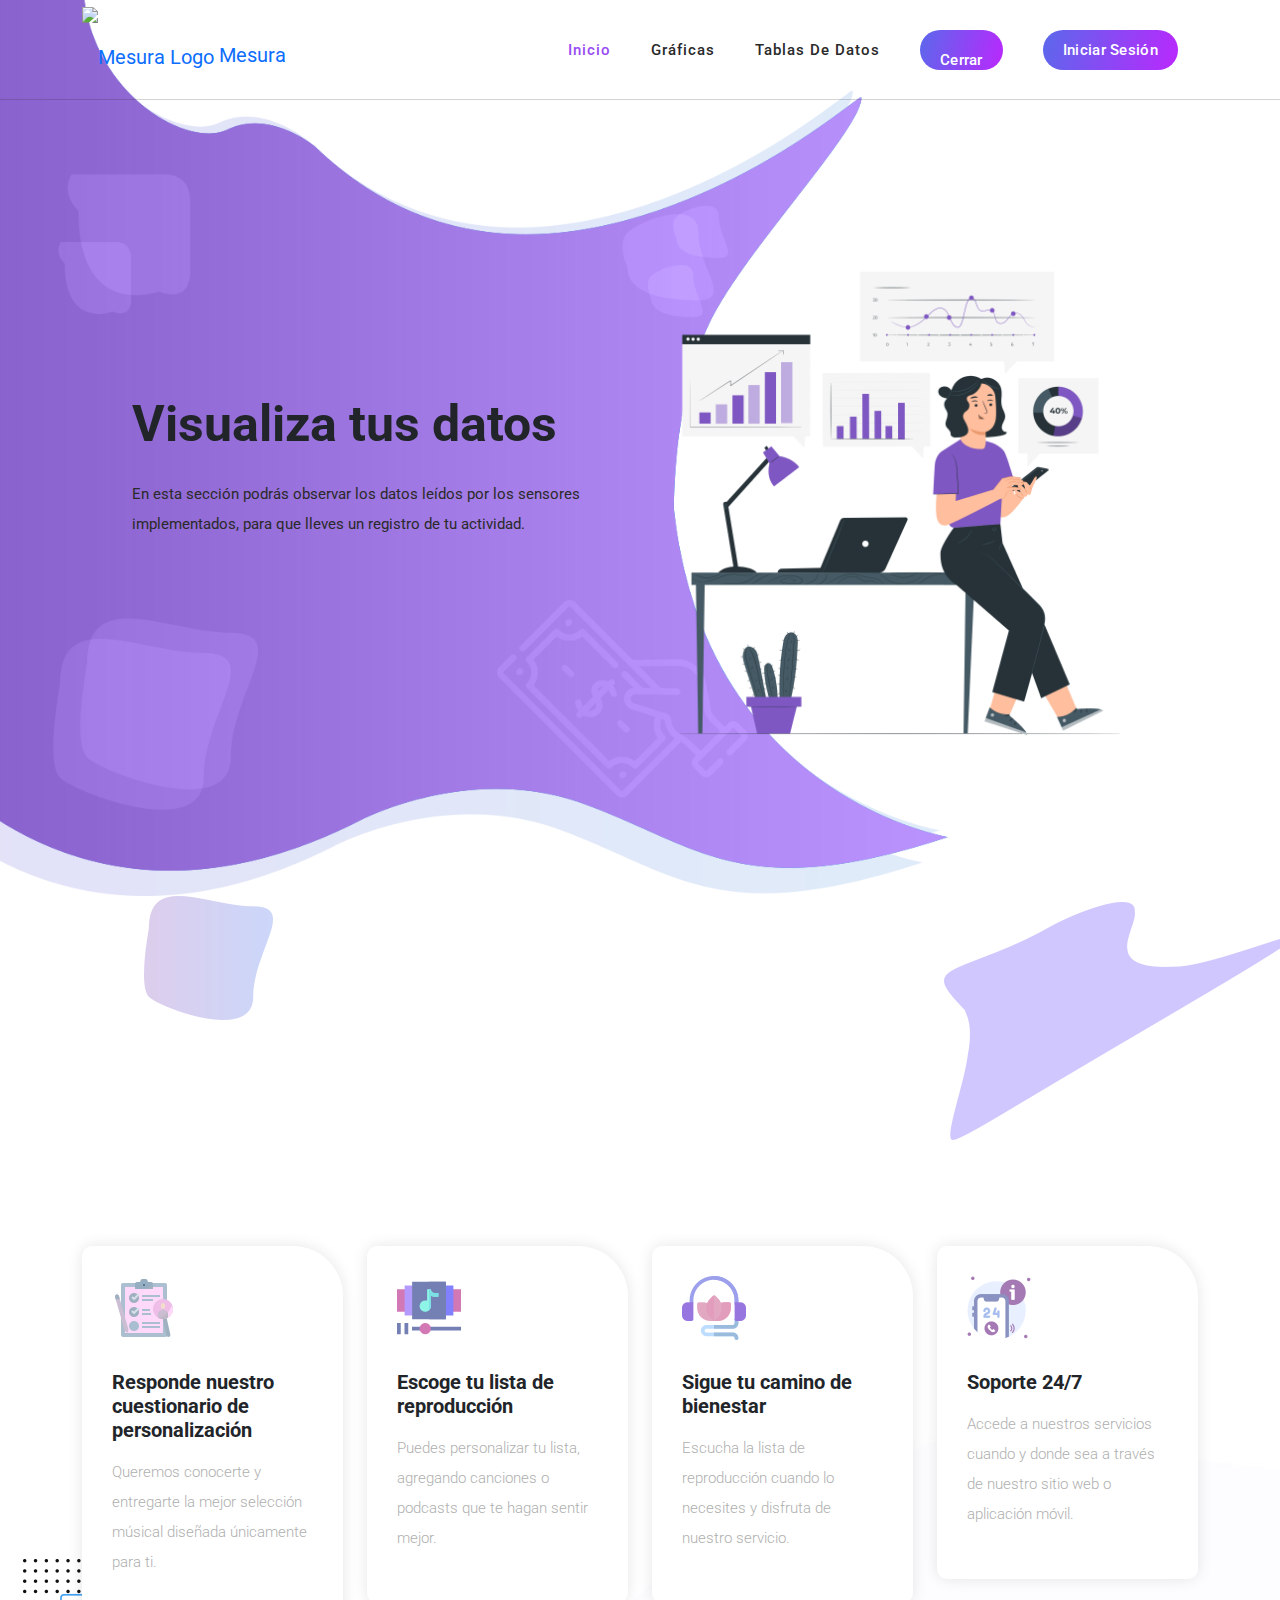
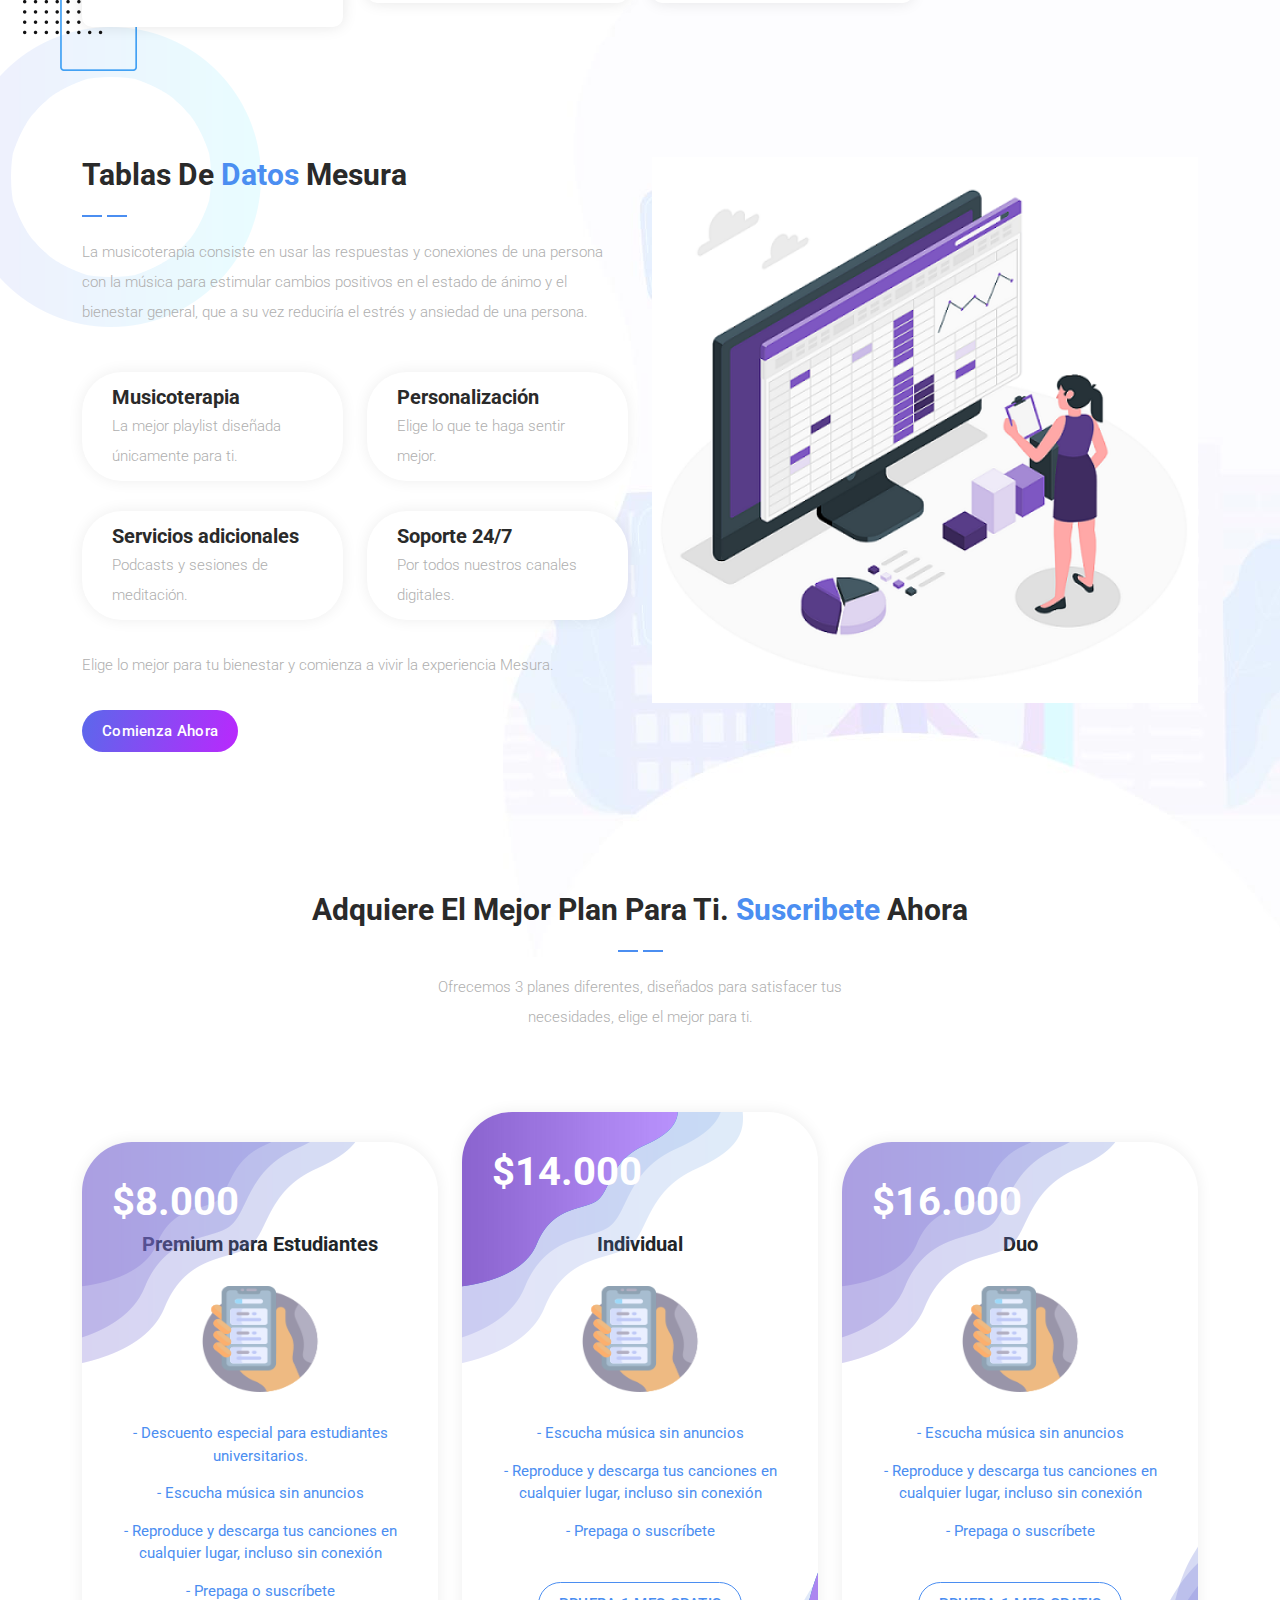
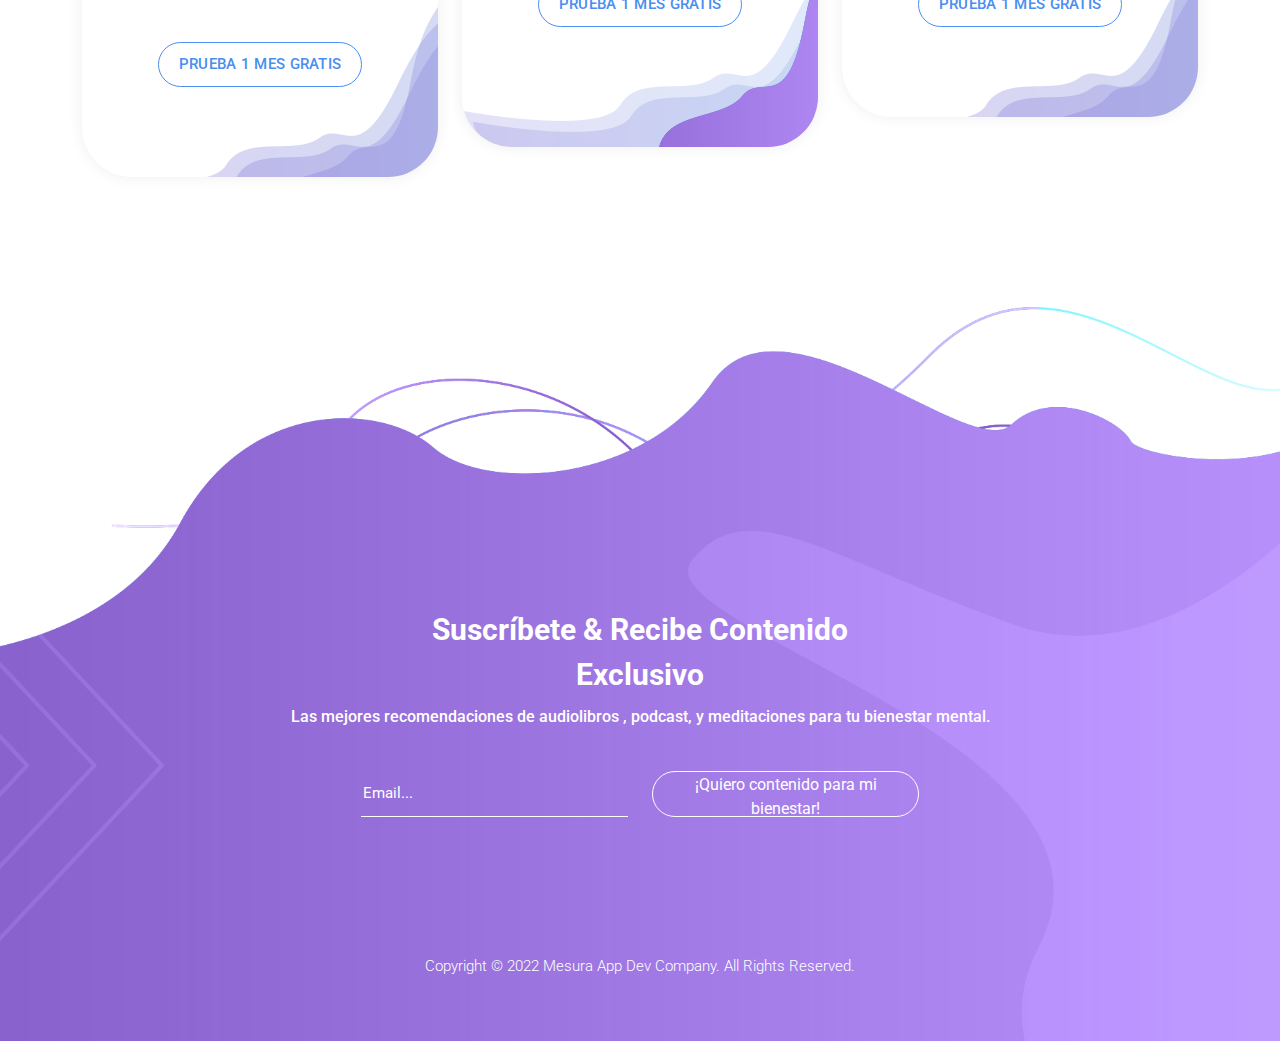
==== commit 2bf3d7d3: "imgg7" ====
--- a/templatemo_570_chain_app_dev/templatemo_570_chain_app_dev/dashboard.html
+++ b/templatemo_570_chain_app_dev/templatemo_570_chain_app_dev/dashboard.html
@@ -203,10 +203,9 @@
       <div class="row">
         <div class="col-lg-8 offset-lg-2">
           <div class="section-heading  wow fadeInDown" data-wow-duration="1s" data-wow-delay="0.5s">
-            <h4>Los mejores <em>servicios &amp; beneficios</em> para ti</h4>
+            <h4>Gráficas Mesura </h4>
             <img src="assets/images/heading-line-dec.png" alt="">
-            <p>Mesura está aquí para ti. Para ayudarte a superar cualquier momento de crisis o estrés, ofrecemos algunas
-               meditaciones o playlist que puedas escuchar en cualquier momento.<p>
+            <p> En esta sección te presentaremos los datos recopilados de los sensores.<p>
           </div>
         </div>
       </div>
@@ -262,7 +261,7 @@
       <div class="row">
         <div class="col-lg-6 align-self-center">
           <div class="section-heading">
-            <h4>Acerca de <em> nosotros </em> &amp; nuestros servicios </h4>
+            <h4>Tablas de <em> datos </em> Mesura </h4>
             <img src="assets/images/heading-line-dec.png" alt="">
             <p>La musicoterapia consiste en usar las respuestas y conexiones de una
               persona con la música para estimular cambios positivos en el estado de
@@ -305,7 +304,7 @@
         </div>
         <div class="col-lg-6">
           <div class="right-image">
-            <img src="assets/images/about-right-dec.png" alt="">
+            <img src="assets/images/datos.png" alt="">
           </div>
         </div>
       </div>
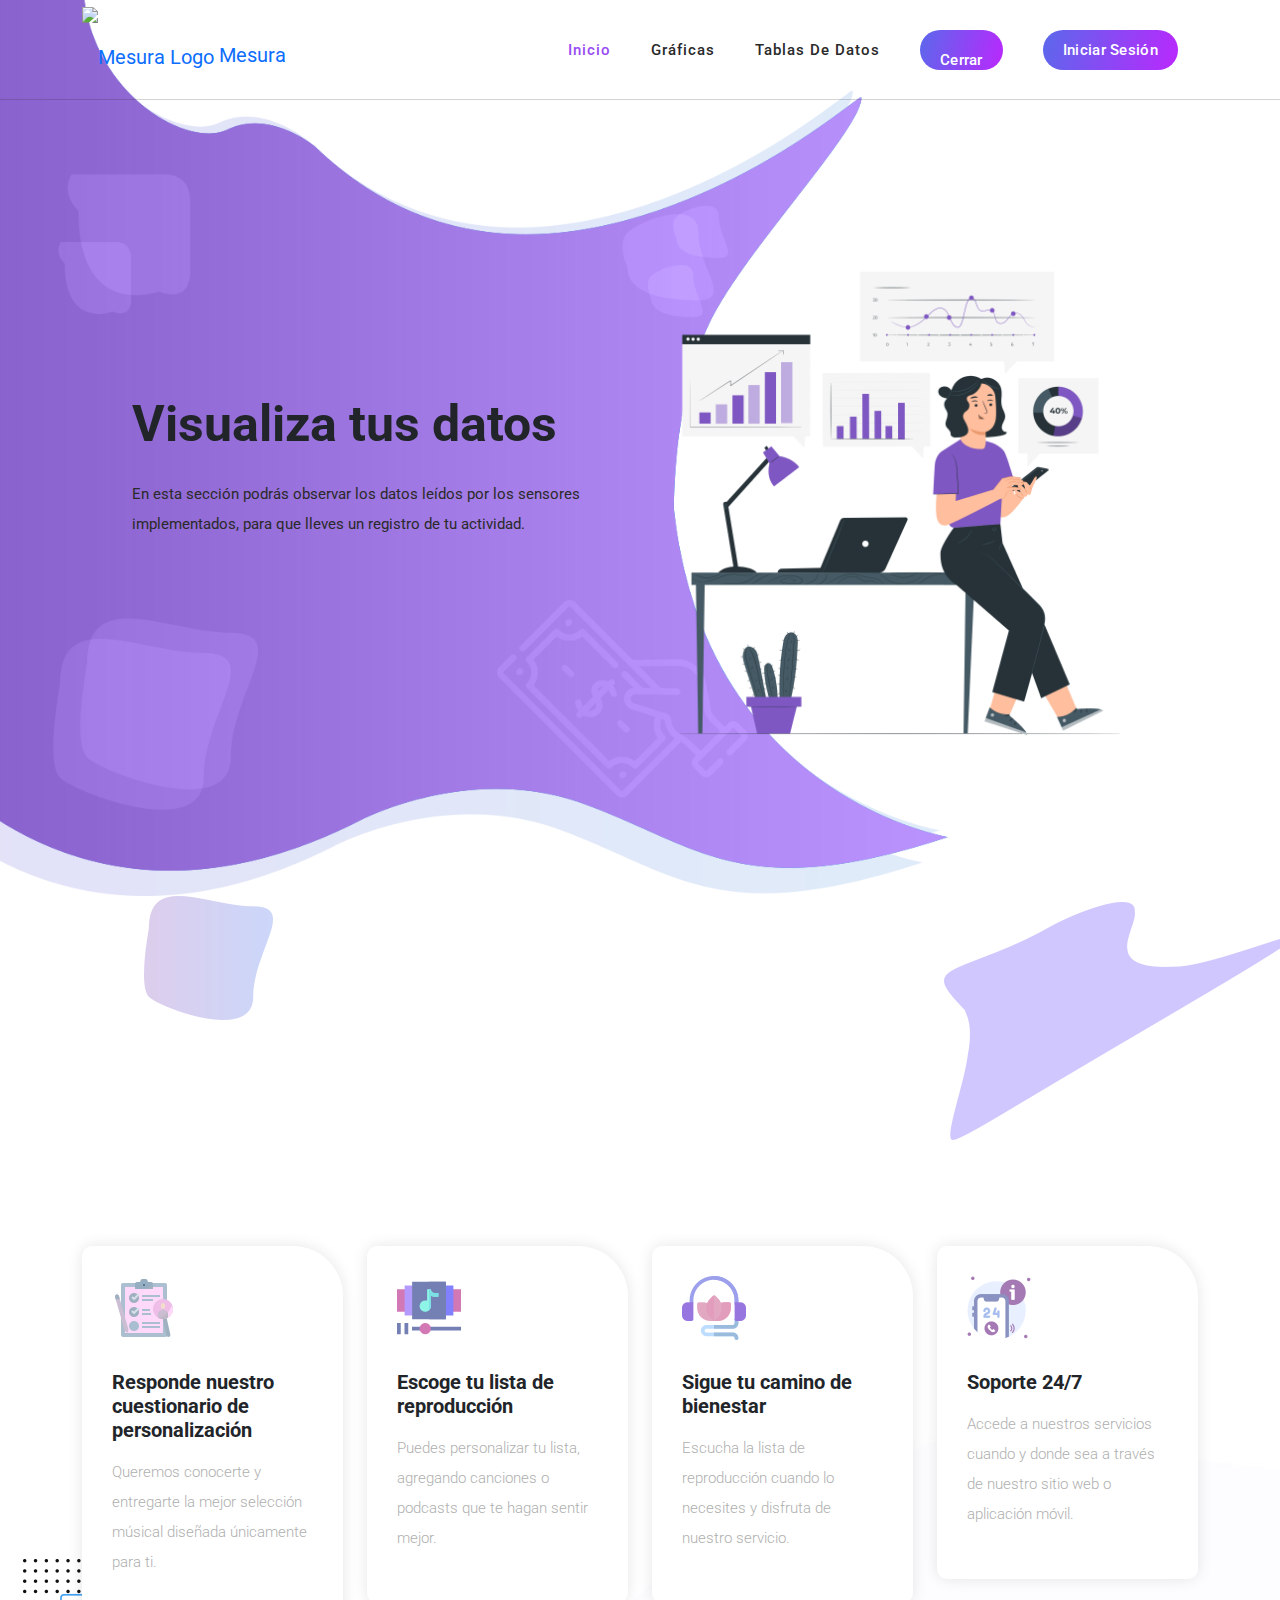
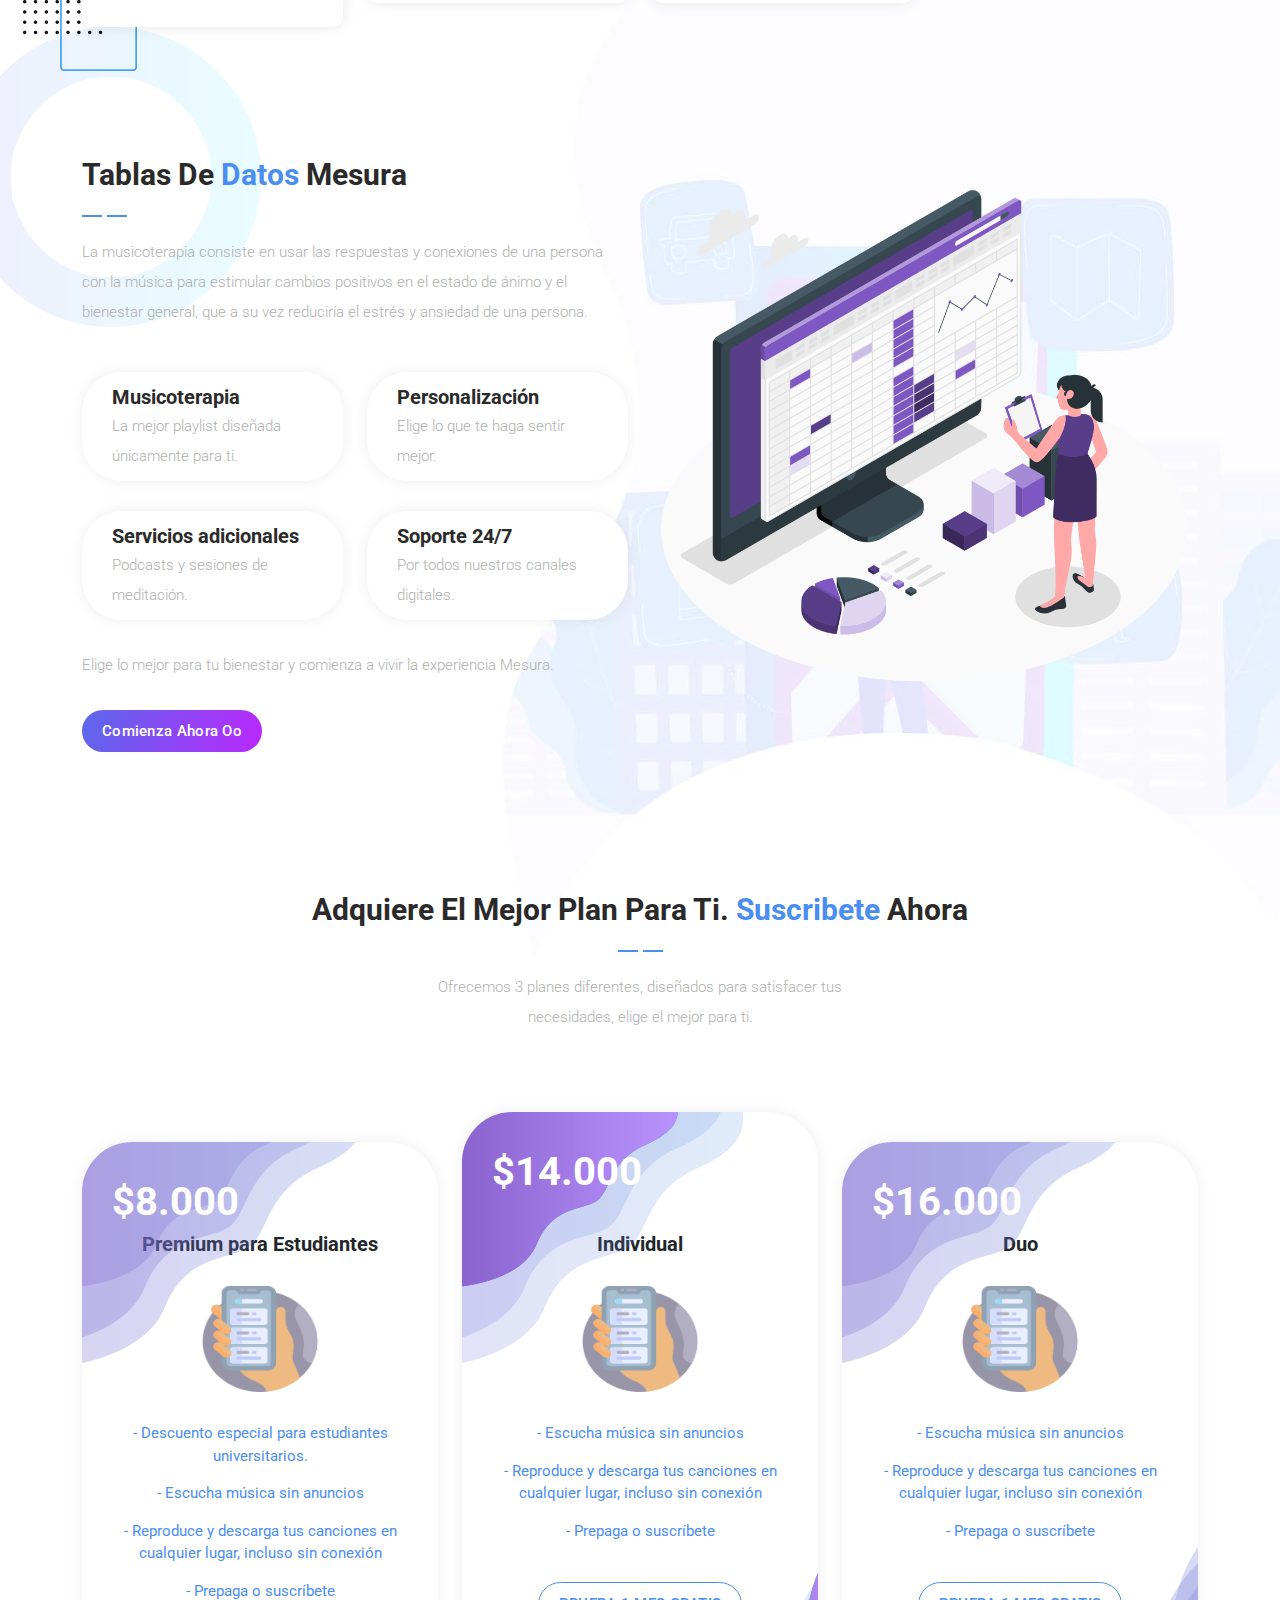
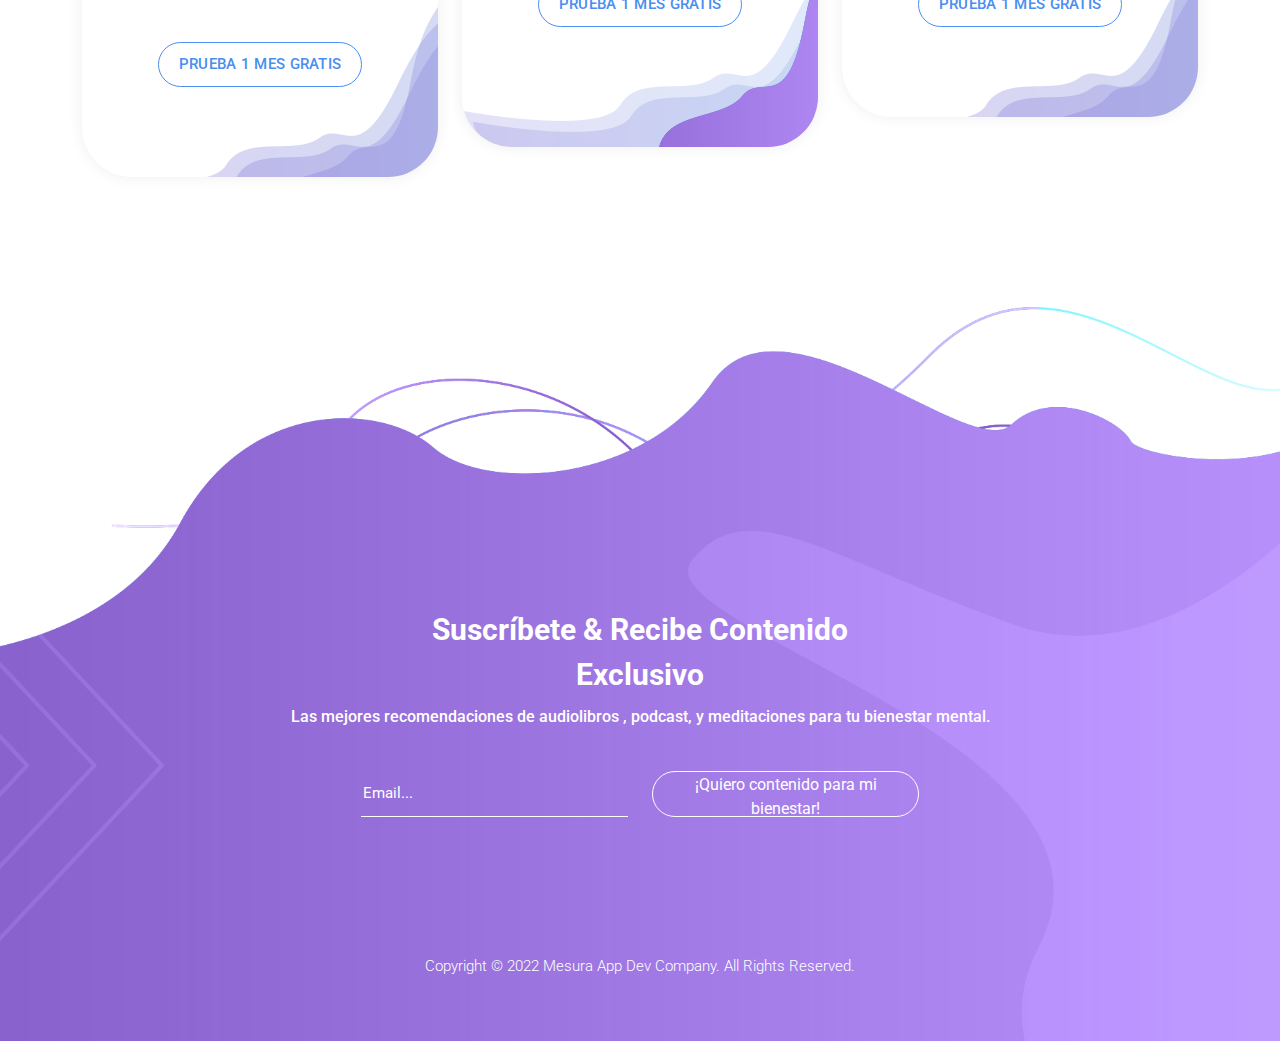
==== commit fcac7e1e: "mm" ====
--- a/templatemo_570_chain_app_dev/templatemo_570_chain_app_dev/dashboard.html
+++ b/templatemo_570_chain_app_dev/templatemo_570_chain_app_dev/dashboard.html
@@ -296,7 +296,7 @@
             <div class="col-lg-12">
               <p> Elige lo mejor para tu bienestar y comienza a vivir la experiencia Mesura.</p>
               <div class="gradient-button">
-                <a href="#">Comienza ahora </a>
+                <a href="#">Comienza ahora oo</a>
               </div>
             
             </div>
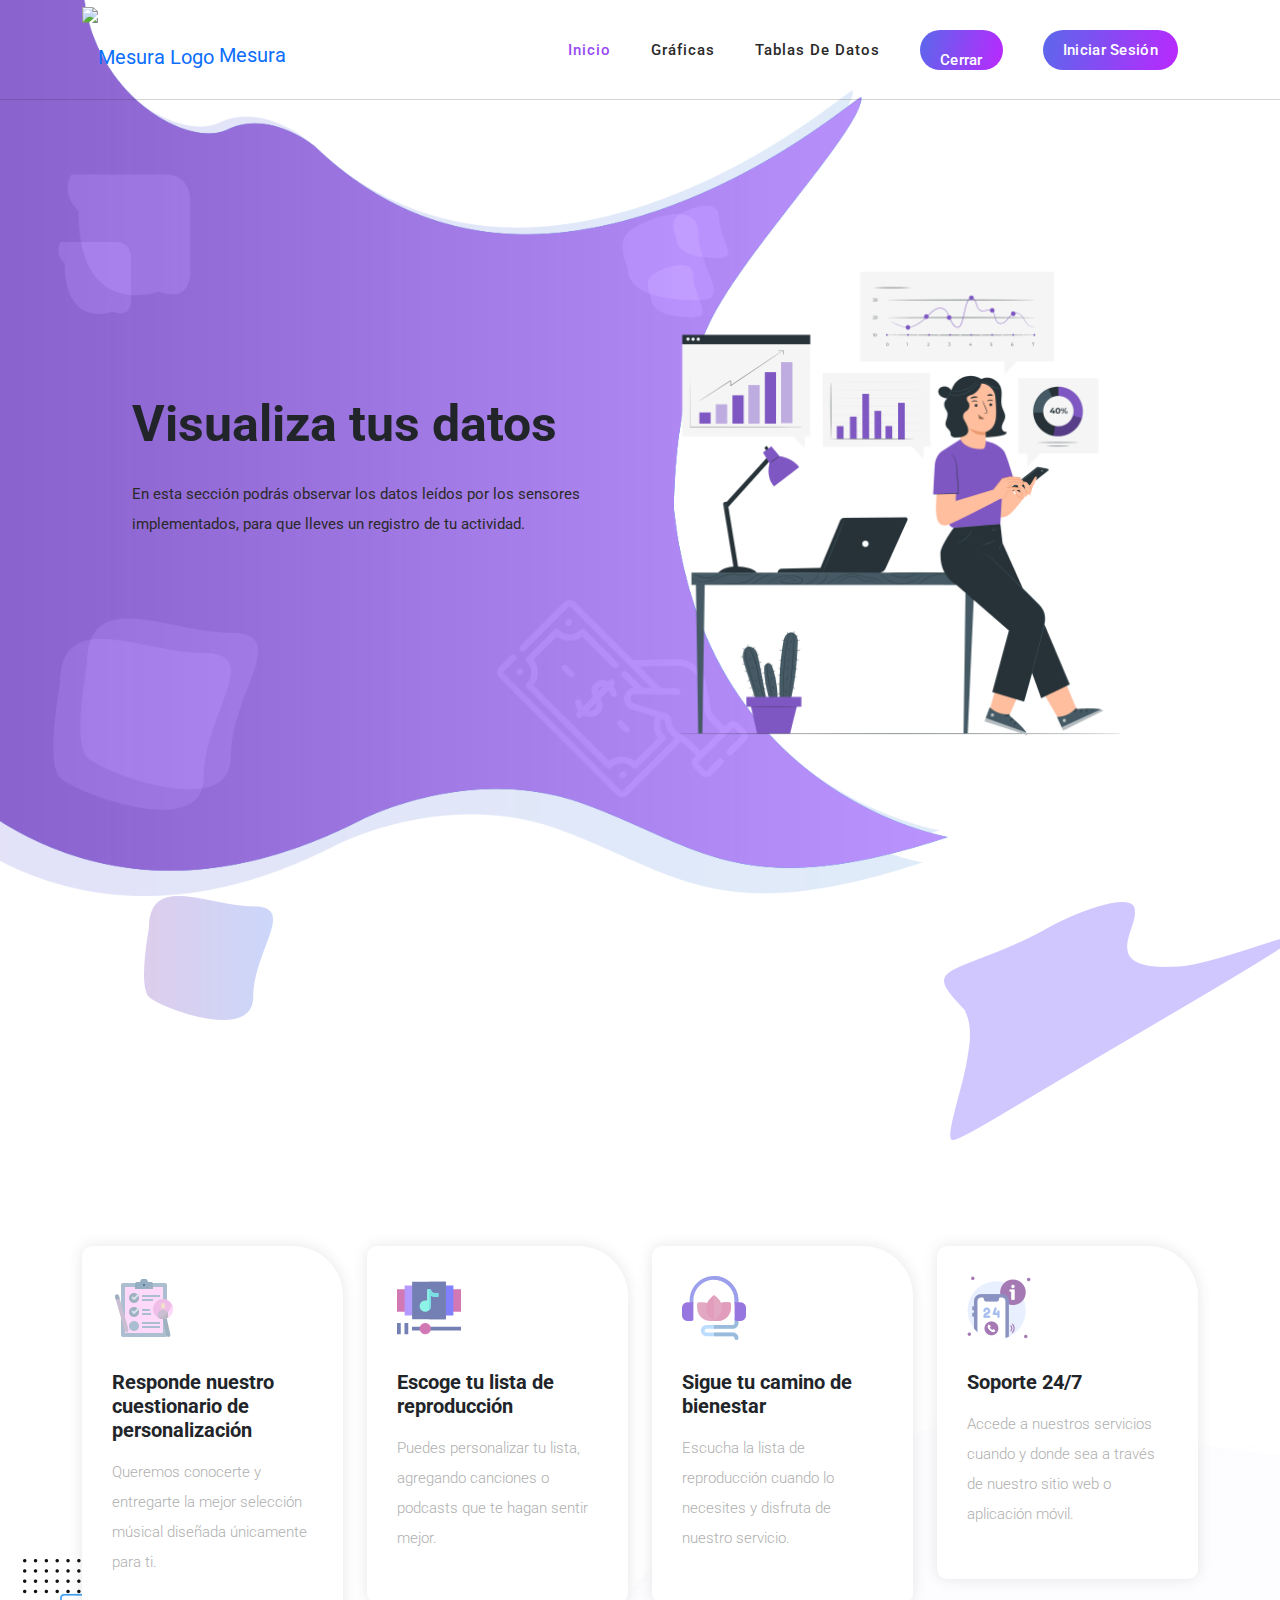
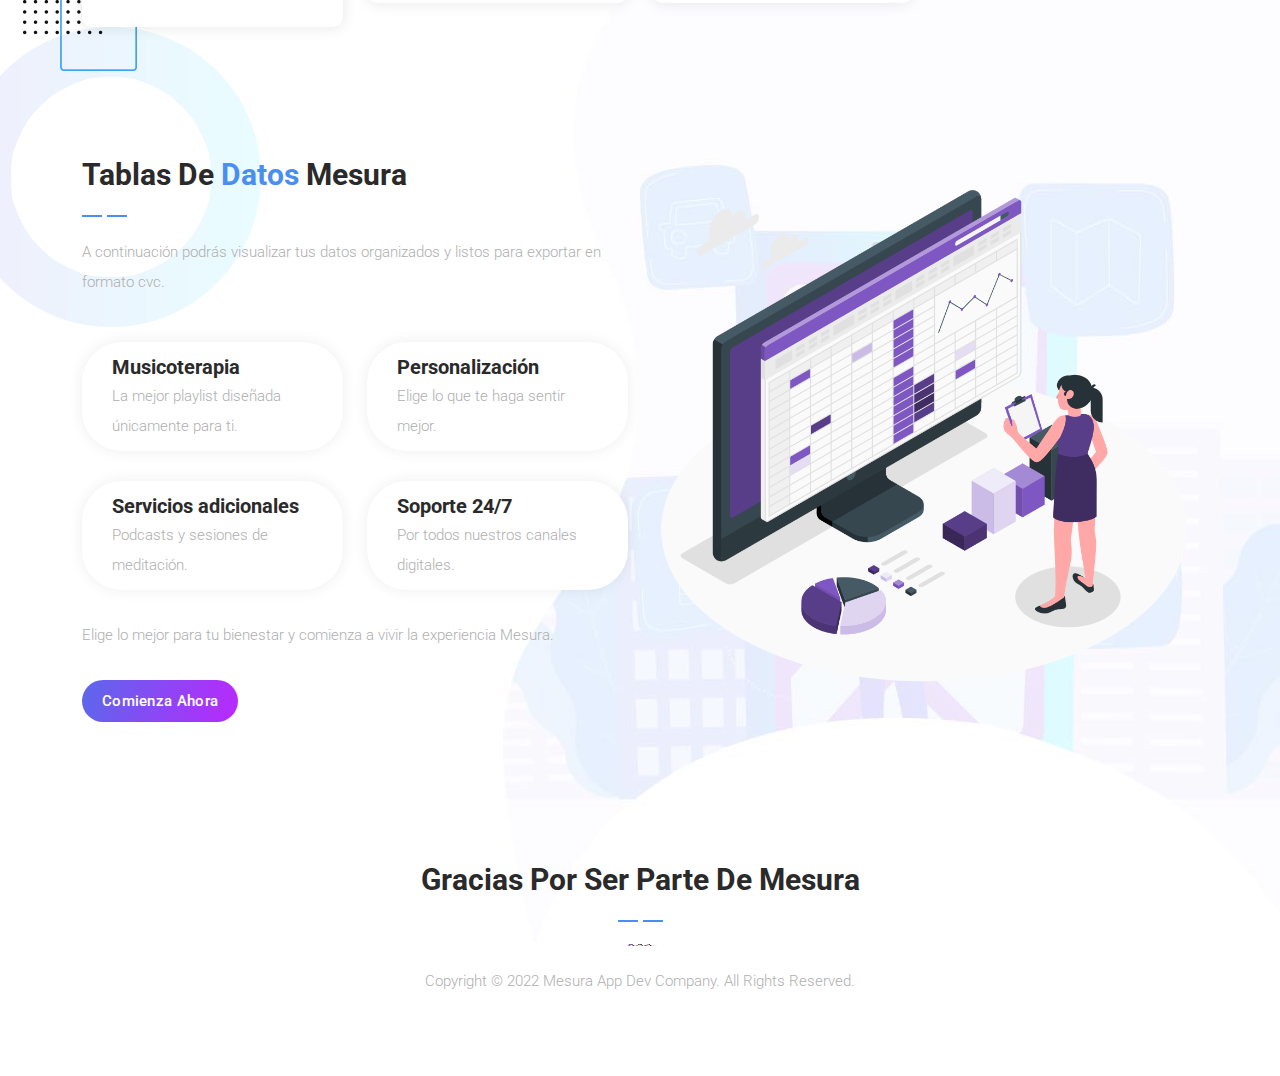
==== commit f96f5d5a: "c" ====
--- a/templatemo_570_chain_app_dev/templatemo_570_chain_app_dev/dashboard.html
+++ b/templatemo_570_chain_app_dev/templatemo_570_chain_app_dev/dashboard.html
@@ -263,10 +263,7 @@
           <div class="section-heading">
             <h4>Tablas de <em> datos </em> Mesura </h4>
             <img src="assets/images/heading-line-dec.png" alt="">
-            <p>La musicoterapia consiste en usar las respuestas y conexiones de una
-              persona con la música para estimular cambios positivos en el estado de
-              ánimo y el bienestar general, que a su vez reduciría el estrés y ansiedad de
-              una persona.</p>
+            <p> A continuación podrás visualizar tus datos organizados y listos para exportar en formato cvc.</p>
           </div>
           <div class="row">
             <div class="col-lg-6">
@@ -296,7 +293,7 @@
             <div class="col-lg-12">
               <p> Elige lo mejor para tu bienestar y comienza a vivir la experiencia Mesura.</p>
               <div class="gradient-button">
-                <a href="#">Comienza ahora oo</a>
+                <a href="#">Comienza ahora </a>
               </div>
             
             </div>
@@ -317,96 +314,12 @@
       <div class="row">
         <div class="col-lg-8 offset-lg-2">
           <div class="section-heading">
-            <h4>Adquiere el mejor plan para ti. <em> Suscribete </em> ahora</h4>
+            <h4>Gracias por ser parte de Mesura </h4>
             <img src="assets/images/heading-line-dec.png" alt="">
-            <p>Ofrecemos 3 planes diferentes, diseñados para satisfacer tus necesidades, elige el mejor para ti.</p>
-          </div>
-        </div>
-        <div class="col-lg-4">
-          <div class="pricing-item-regular">
-            <span class="price">$8.000</span>
-            <h4>Premium para Estudiantes</h4>
-            <div class="icon">
-              <img src="assets/images/pricing-table-01.png" alt="">
-            </div>
-            <ul>
-              <li>- Descuento especial para estudiantes universitarios.</li>
-              <li>- Escucha música sin anuncios</li>
-              <li>- Reproduce y descarga tus canciones en cualquier lugar, incluso sin conexión</li>
-              <li>- Prepaga o suscríbete </li>
-            </ul>
-            <div class="border-button">
-              <a href="#">PRUEBA 1 MES GRATIS</a>
-            </div>
-          </div>
-        </div>
-        <div class="col-lg-4">
-          <div class="pricing-item-pro">
-            <span class="price">$14.000</span>
-            <h4> Individual </h4>
-            <div class="icon">
-              <img src="assets/images/pricing-table-01.png" alt="">
-            </div>
-            <ul>
-              <li>- Escucha música sin anuncios</li>
-              <li>- Reproduce y descarga tus canciones en cualquier lugar, incluso sin conexión</li>
-              <li>- Prepaga o suscríbete </li>
-            </ul>
-            <div class="border-button">
-              <a href="#">PRUEBA 1 MES GRATIS</a>
-            </div>
-          </div>
-        </div>
-        <div class="col-lg-4">
-          <div class="pricing-item-regular">
-            <span class="price">$16.000</span>
-            <h4>Duo</h4>
-            <div class="icon">
-              <img src="assets/images/pricing-table-01.png" alt="">
-            </div>
-            <ul>
-              <li>- Escucha música sin anuncios</li>
-              <li>- Reproduce y descarga tus canciones en cualquier lugar, incluso sin conexión</li>
-              <li>- Prepaga o suscríbete </li>
-            </ul>
-            <div class="border-button">
-              <a href="#">PRUEBA 1 MES GRATIS</a>
-            </div>
-          </div>
-        </div>
-      </div>
-    </div>
-  </div> 
-
-  <footer id="newsletter">
-    <div class="container">
-      <div class="row">
-        <div class="col-lg-8 offset-lg-2">
-          <div class="section-heading text-center">
-            <h4> Suscríbete &amp; recibe contenido exclusivo </h4>
-            <h6 style="color: #ffffff"> Las mejores recomendaciones de audiolibros , podcast, y meditaciones para tu bienestar mental.</h6>
-          </div>
-          </div>
-        </div>
-        <div class="col-lg-6 offset-lg-3">
-          <form id="search" action="#" method="GET">
-            <div class="row">
-              <div class="col-lg-6 col-sm-6">
-                <fieldset>
-                  <input type="address" name="address" class="email" placeholder="Email..." autocomplete="on" required>
-                </fieldset>
-              </div>
-              <div class="col-lg-6 col-sm-6">
-                <fieldset>
-                  <button type="submit" class="main-button"> ¡Quiero contenido para mi bienestar! <i class="fa fa-angle-right"></i></button>
-                </fieldset>
-              </div>
-            </div>
-          </form>
-        </div>
-      </div>
-      <div class="row">
-
+            <div class="right-image">
+            <img src="assets/images/gracias.png" alt="">
+            </div>
+            
         <div class="col-lg-12">
           <div class="copyright-text">
             <p>Copyright © 2022 Mesura App Dev Company. All Rights Reserved. 
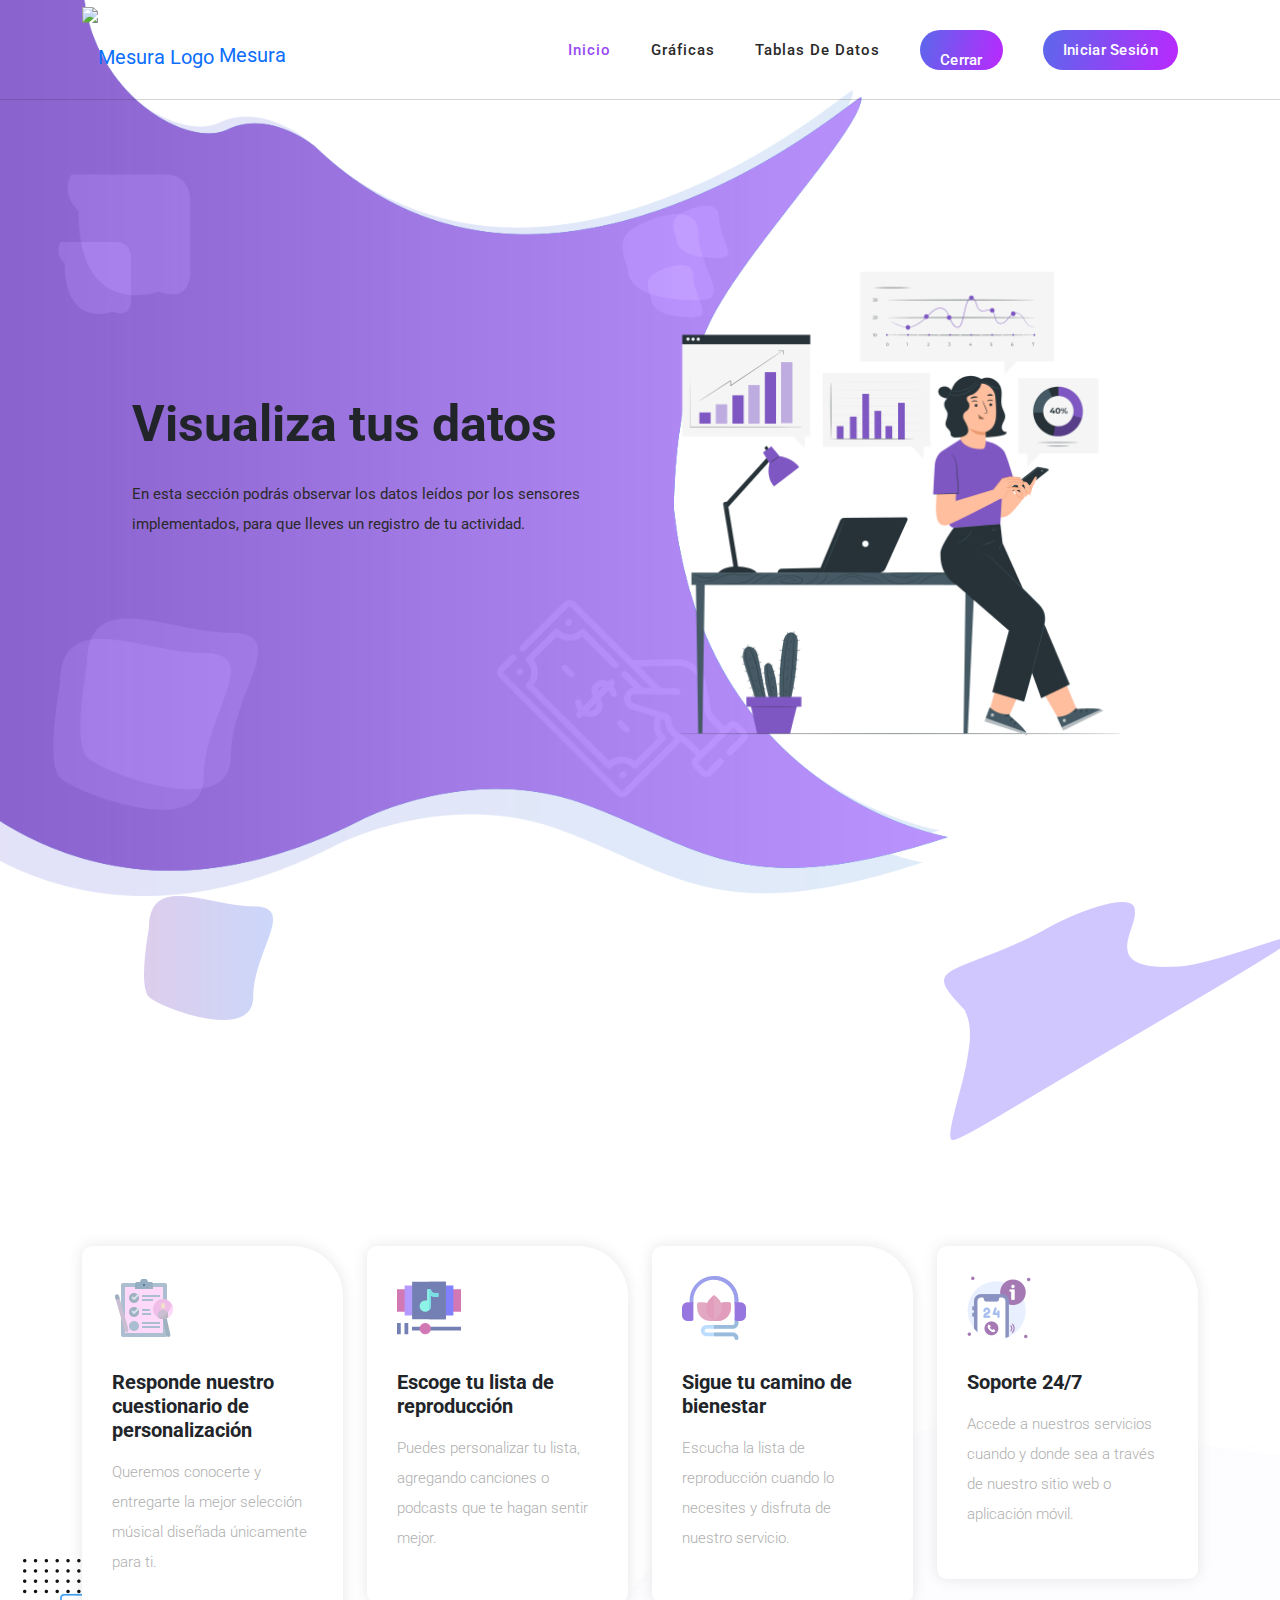
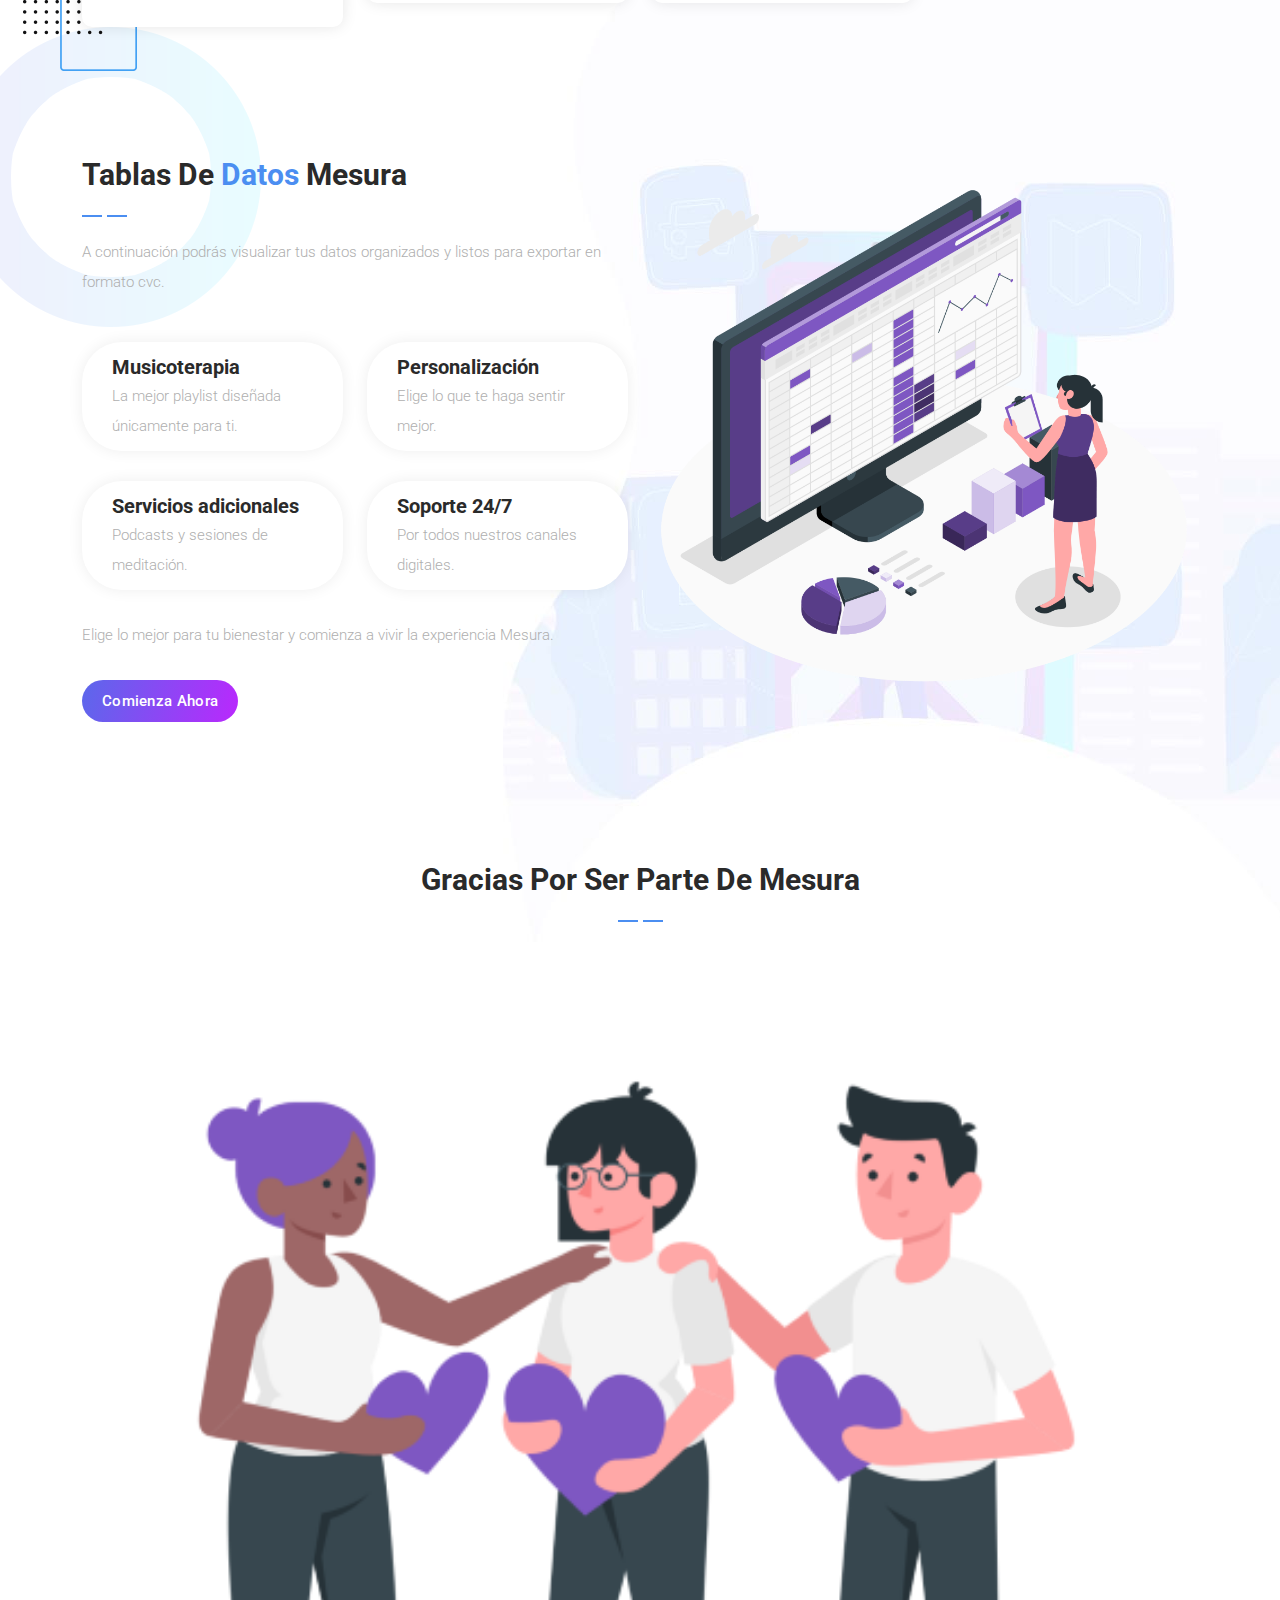
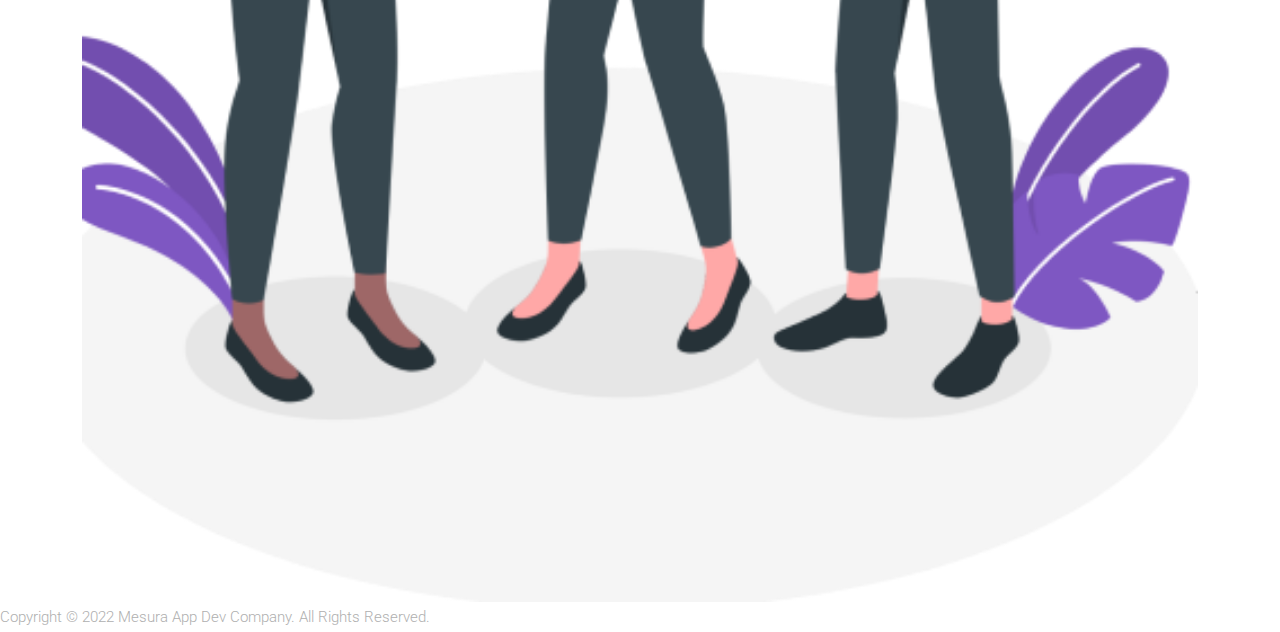
==== commit b5fafa5a: "cdc" ====
--- a/templatemo_570_chain_app_dev/templatemo_570_chain_app_dev/dashboard.html
+++ b/templatemo_570_chain_app_dev/templatemo_570_chain_app_dev/dashboard.html
@@ -316,10 +316,20 @@
           <div class="section-heading">
             <h4>Gracias por ser parte de Mesura </h4>
             <img src="assets/images/heading-line-dec.png" alt="">
-            <div class="right-image">
-            <img src="assets/images/gracias.png" alt="">
-            </div>
-            
+
+          </div>
+        </div>
+      </div>
+      <div>
+        <div class="center-image">
+          <img src ="assets/images/xssxx.png" alt="">
+          
+        </div>
+      </div>
+    </div>
+  </div>
+</div>
+
         <div class="col-lg-12">
           <div class="copyright-text">
             <p>Copyright © 2022 Mesura App Dev Company. All Rights Reserved. 
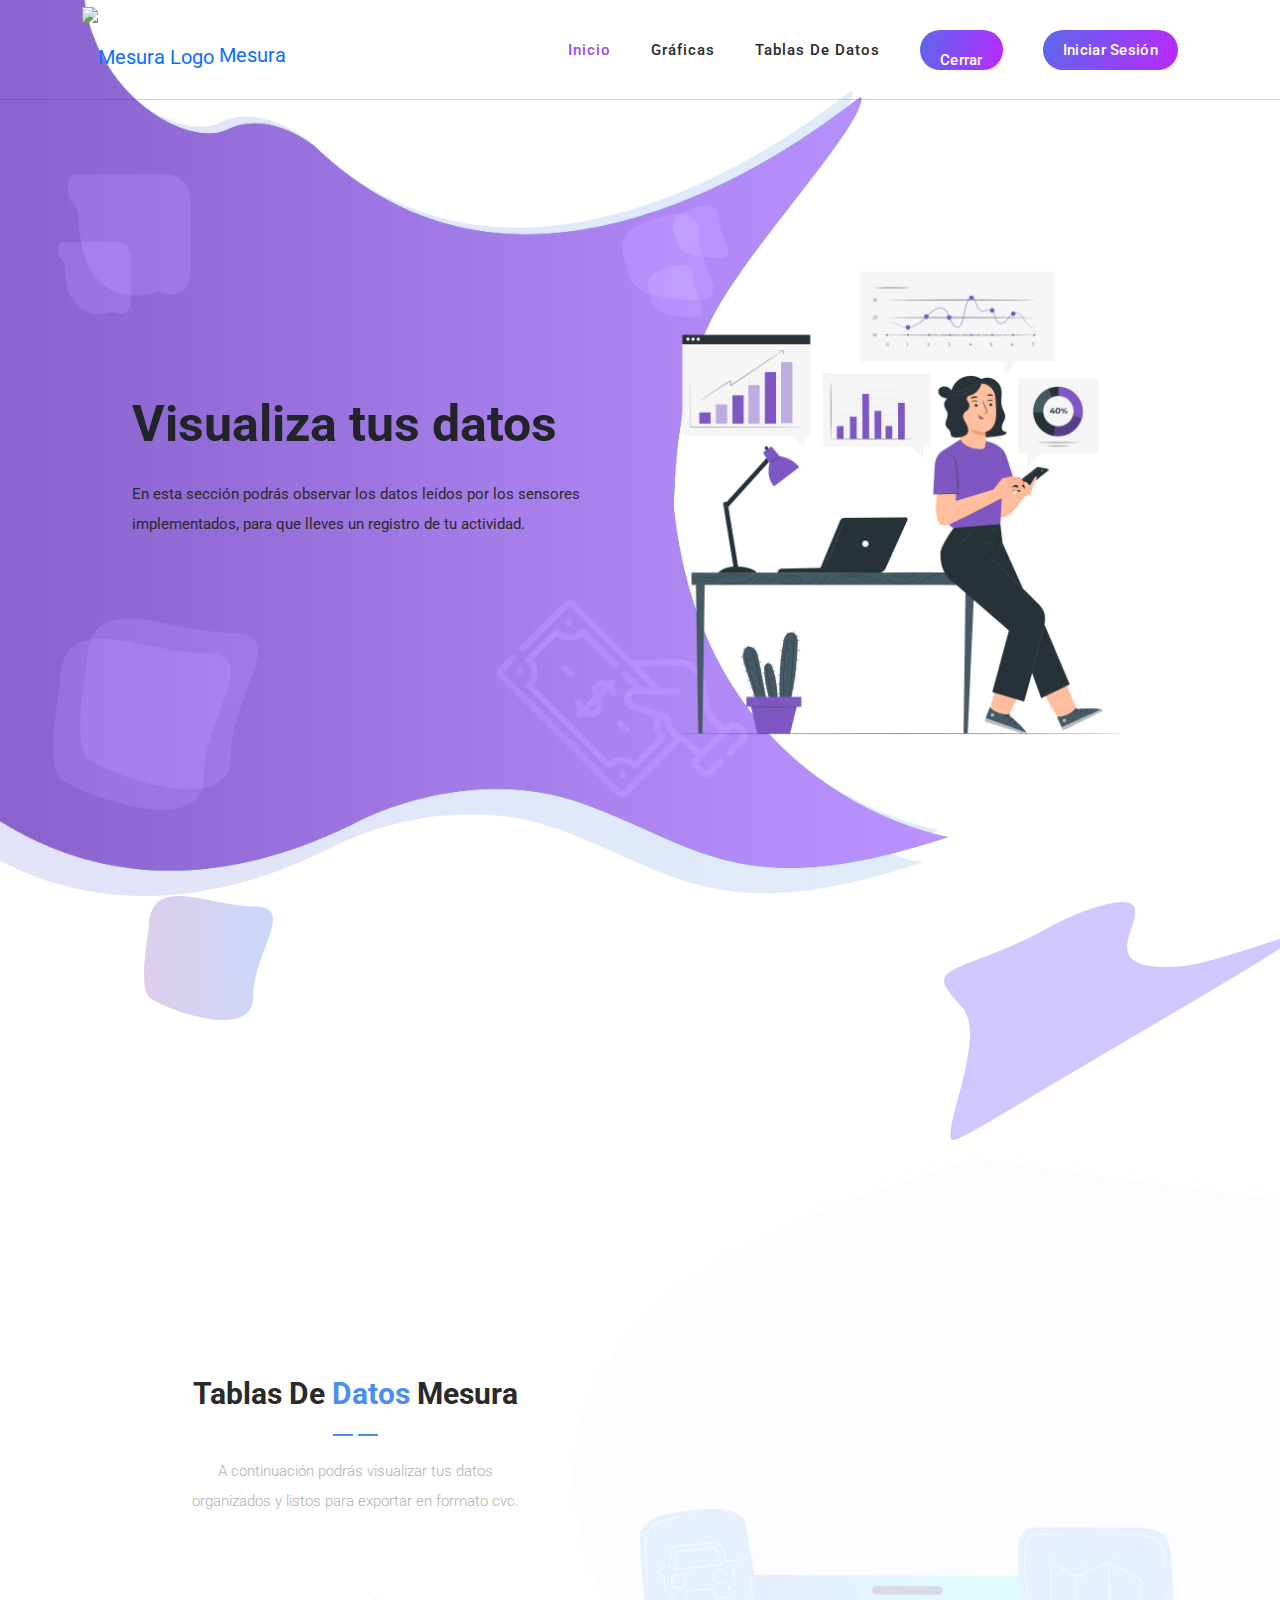
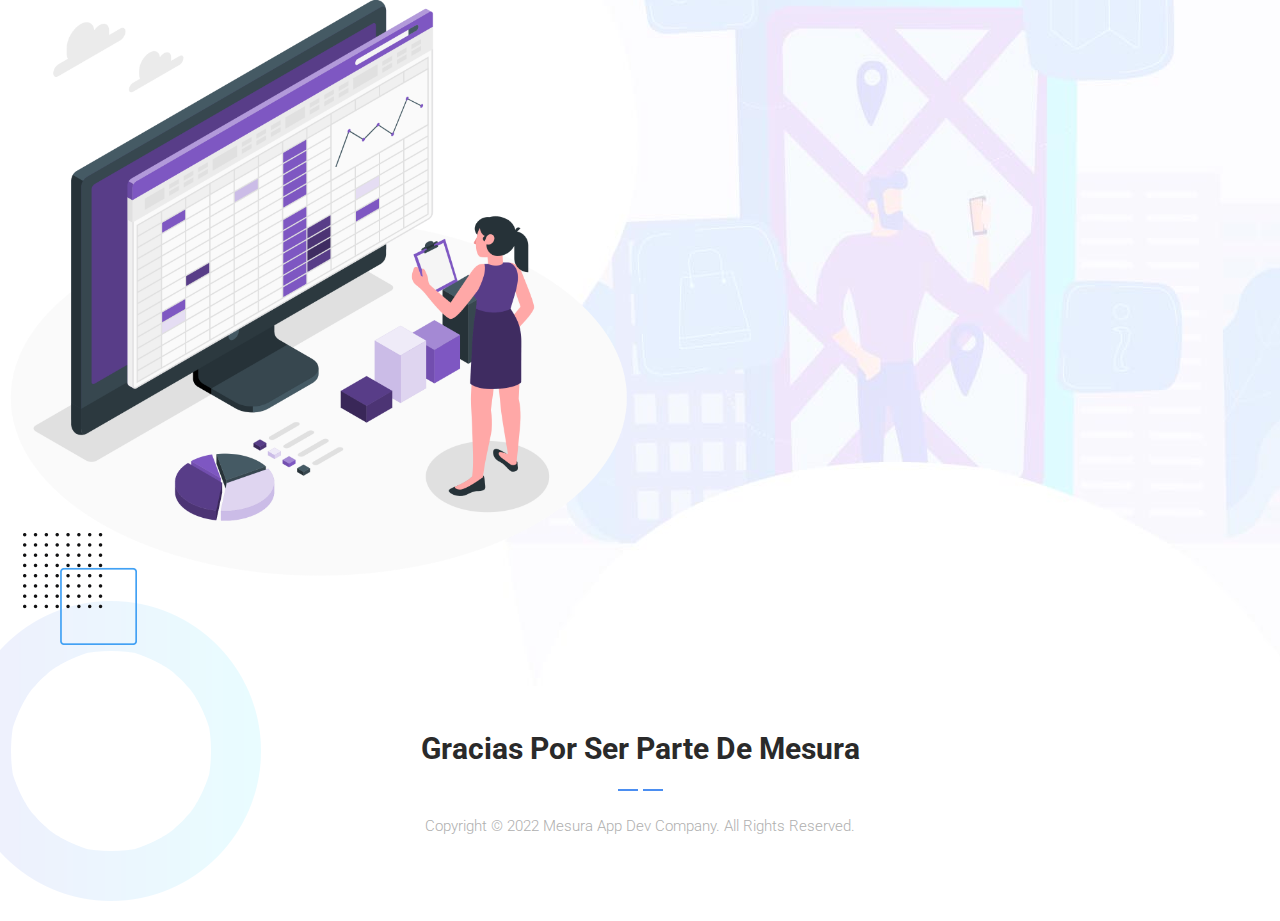
==== commit 6a0296b2: "mm" ====
--- a/templatemo_570_chain_app_dev/templatemo_570_chain_app_dev/dashboard.html
+++ b/templatemo_570_chain_app_dev/templatemo_570_chain_app_dev/dashboard.html
@@ -210,52 +210,7 @@
         </div>
       </div>
     </div>
-    <div class="container">
-      <div class="row">
-        <div class="col-lg-3">
-          <div class="service-item first-service">
-            <div class="icon"></div>
-            <h4>Responde nuestro cuestionario de personalización</h4>
-            <p>Queremos conocerte y  entregarte la mejor selección músical diseñada únicamente para ti.</p>
-            <div class="text-button">
-    
-            </div>
-          </div>
-        </div>
-        <div class="col-lg-3">
-          <div class="service-item second-service">
-            <div class="icon"></div>
-            <h4>Escoge tu lista de reproducción</h4>
-            <p>Puedes personalizar tu lista, agregando canciones o podcasts que te hagan sentir mejor.</p>
-            <div class="text-button">
-             
-            </div>
-          </div>
-        </div>
-        <div class="col-lg-3">
-          <div class="service-item third-service">
-            <div class="icon"></div>
-            <h4>Sigue tu camino de bienestar</h4>
-            <p>Escucha la lista de reproducción cuando lo necesites y disfruta de nuestro servicio.</p>
-            <div class="text-button">
-              
-            </div>
-          </div>
-        </div>
-        <div class="col-lg-3">
-          <div class="service-item fourth-service">
-            <div class="icon"></div>
-            <h4>Soporte 24/7</h4>
-            <p>Accede a nuestros servicios cuando y donde sea a través de nuestro sitio web o aplicación móvil.</p>
-            <div class="text-button">
-             
-            </div>
-          </div>
-        </div>
-      </div>
-    </div>
-  </div>
-
+   
   <div id="about" class="about-us section">
     <div class="container">
       <div class="row">
@@ -265,36 +220,6 @@
             <img src="assets/images/heading-line-dec.png" alt="">
             <p> A continuación podrás visualizar tus datos organizados y listos para exportar en formato cvc.</p>
           </div>
-          <div class="row">
-            <div class="col-lg-6">
-              <div class="box-item">
-                <h4><a href="#">Musicoterapia</a></h4>
-                <p>La mejor playlist diseñada únicamente para ti.</p>
-              </div>
-            </div>
-            <div class="col-lg-6">
-              <div class="box-item">
-                <h4><a href="#">Personalización </a></h4>
-                <p>Elige lo que te haga sentir mejor.</p>
-              </div>
-            </div>
-            <div class="col-lg-6">
-              <div class="box-item">
-                <h4><a href="#">Servicios adicionales</a></h4>
-                <p>Podcasts y sesiones de meditación.</p>
-              </div>
-            </div>
-            <div class="col-lg-6">
-              <div class="box-item">
-                <h4><a href="#">Soporte 24/7</a></h4>
-                <p>Por todos nuestros canales digitales.</p>
-              </div>
-            </div>
-            <div class="col-lg-12">
-              <p> Elige lo mejor para tu bienestar y comienza a vivir la experiencia Mesura.</p>
-              <div class="gradient-button">
-                <a href="#">Comienza ahora </a>
-              </div>
             
             </div>
           </div>
@@ -317,18 +242,6 @@
             <h4>Gracias por ser parte de Mesura </h4>
             <img src="assets/images/heading-line-dec.png" alt="">
 
-          </div>
-        </div>
-      </div>
-      <div>
-        <div class="center-image">
-          <img src ="assets/images/xssxx.png" alt="">
-          
-        </div>
-      </div>
-    </div>
-  </div>
-</div>
 
         <div class="col-lg-12">
           <div class="copyright-text">
